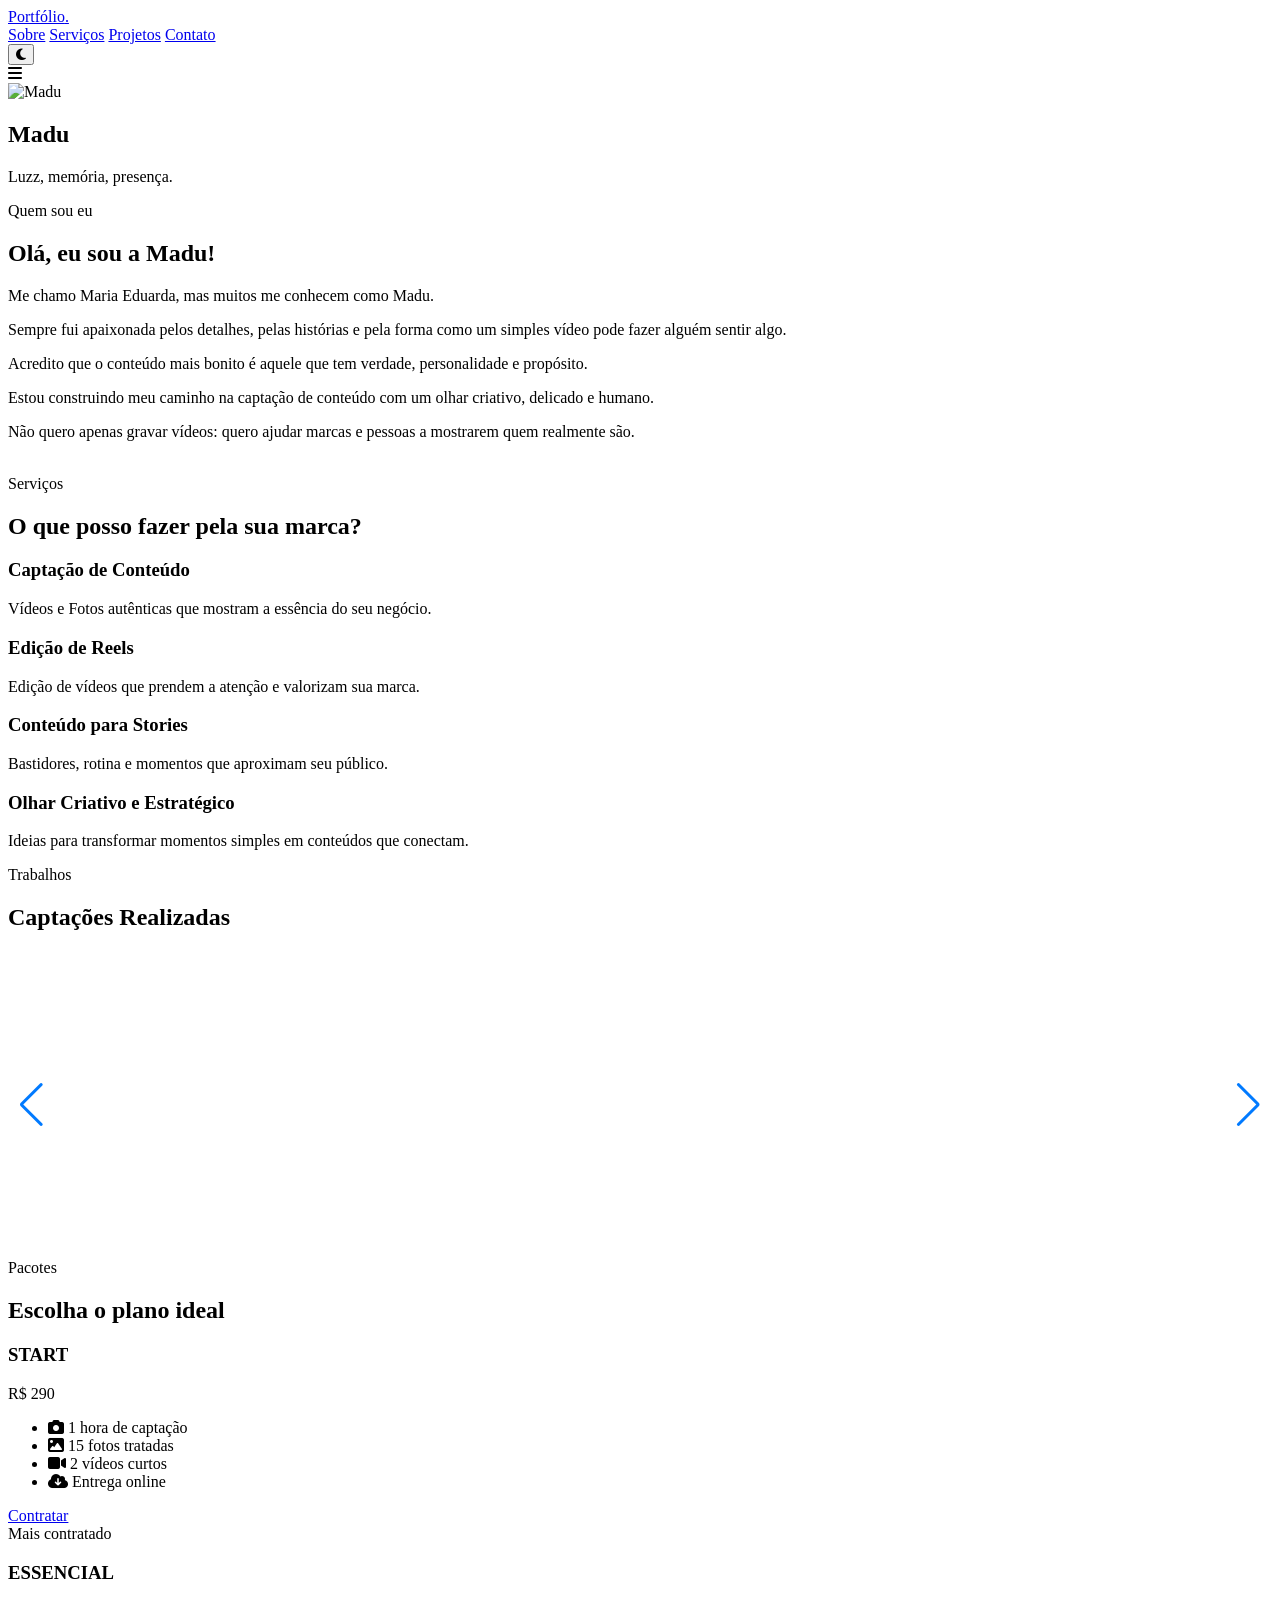
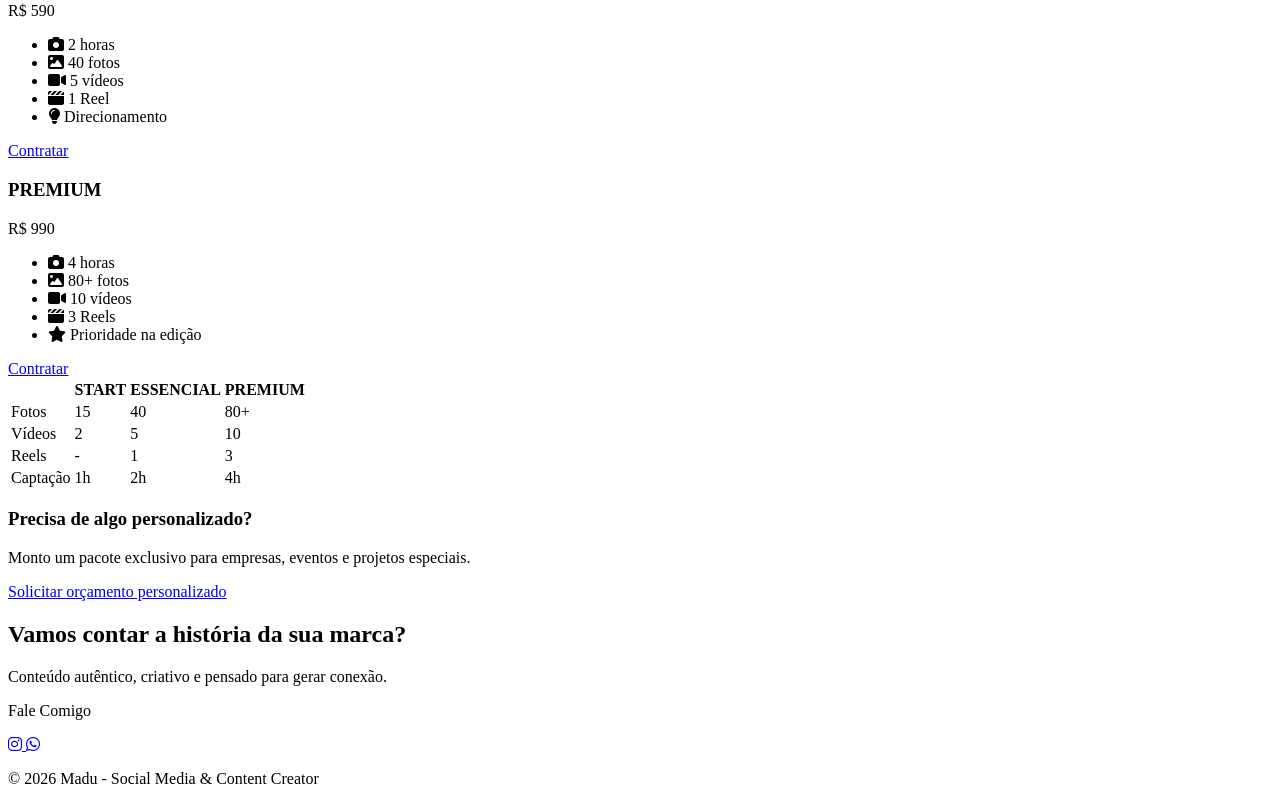
==== index.html @ 6b0103f8 "Teste" ====
<!DOCTYPE html>
<html lang="pt-BR">

<head>
    <meta charset="UTF-8">
    <meta name="viewport" content="width=device-width, initial-scale=1.0">
    <title>Madu | Portfólio Social Media</title>

    <link rel="stylesheet" href="https://cdnjs.cloudflare.com/ajax/libs/font-awesome/6.5.1/css/all.min.css">

    <link rel="stylesheet" href="CSS/estilos.css">

    <link rel="stylesheet" href="https://cdn.jsdelivr.net/npm/swiper@11/swiper-bundle.min.css"/>

    <link href="https://fonts.googleapis.com/css2?family=Poppins:wght@300;400;500;600;700&display=swap"
        rel="stylesheet">
</head>

<body>

<header class="navbar">

    <a href="#" class="logo">Portfólio<span>.</span></a>

    <nav id="menu">
        <a href="#sobre">Sobre</a>
        <a href="#servicos">Serviços</a>
        <a href="#portfolio">Projetos</a>
        <a href="#contato">Contato</a>
    </nav>

    <!-- Botao que alterna entre tema claro e tema escuro -->
    <button class="theme-toggle" id="theme-toggle" type="button" aria-label="Alternar tema escuro">
        <i class="fas fa-moon"></i>
    </button>

<!--    
    <div class="menu-toggle" id="menu-toggle">
        ☰
    </div>
-->
    <div class="menu-toggle" id="menu-toggle">
        <i class="fas fa-bars"></i>
    </div>
</header>




    <!-- HERO -->
    <section class="hero">

    <img src="img/principal.jpeg" alt="Madu" class="hero-image">

    <div class="hero-overlay"></div>

    <div class="hero-content">
        <h1>Madu</h1>
        <p class="subtitle">Luzz, memória, presença.</p>
      <!--  <a href="#" class="btn">Entrar em contato</a>-->
    </div>

</section>




<!--    <section class="hero">
        <div class="container">

            <div class="hero-content">
                <span class="tag">PORTFÓLIO</span>

                <h1>Madu</h1>

                <p class="subtitle">
                    Luz, memória, presença.
                </p>

                <a href="#contato" class="btn">
                    Entrar em contato
                </a>
            </div>

        </div>
    </section>-->

    <!-- SOBRE -->
    <section id="sobre" class="sobre">
        <div class="container reveal">

            <div class="titulo reveal">
                <span>Quem sou eu</span>
                <h2>Olá, eu sou a Madu!</h2>
            </div>

            <div class="sobre-wrapper">

                <div class="sobre-content reveal">

                    <p>Me chamo Maria Eduarda, mas muitos me conhecem como Madu.</p>

                    <p>
                        Sempre fui apaixonada pelos detalhes, pelas histórias e pela forma
                        como um simples vídeo pode fazer alguém sentir algo.
                    </p>

                    <p>
                        Acredito que o conteúdo mais bonito é aquele que tem verdade,
                        personalidade e propósito.
                    </p>

                    <p>
                        Estou construindo meu caminho na captação de conteúdo com um olhar
                        criativo, delicado e humano.
                    </p>

                    <p>
                        Não quero apenas gravar vídeos: quero ajudar marcas e pessoas a
                        mostrarem quem realmente são.
                    </p>

                </div>

    <div class="sobre-images reveal">

        <img src="img/sobre4.jpeg" alt="">
        <img src="img/sobre5.jpeg" alt="">
        <img src="img/sobre2.jpeg" alt="">

    </div>

</div>

        </div>
    </section>

    <!-- SERVIÇOS -->
    <section id="servicos" class="servicos">

        <div class="container">

            <div class="titulo centro reveal">
                <span>Serviços</span>
                <h2>O que posso fazer pela sua marca?</h2>
            </div>

            <div class="cards">

                <div class="card reveal delay-1">
                    <h3>Captação de Conteúdo</h3>
                    <p>
                        Vídeos e Fotos autênticas que mostram a essência do seu negócio.
                    </p>
                </div>

                <div class="card reveal delay-2">
                    <h3>Edição de Reels</h3>
                    <p>
                        Edição de vídeos que prendem a atenção e valorizam sua marca.
                    </p>
                </div>

                <div class="card reveal delay-3">
                    <h3>Conteúdo para Stories</h3>
                    <p>
                        Bastidores, rotina e momentos que aproximam seu público.
                    </p>
                </div>

                <div class="card reveal delay-4">
                    <h3>Olhar Criativo e Estratégico</h3>
                    <p>
                        Ideias para transformar momentos simples em conteúdos que
                        conectam.
                    </p>
                </div>

            </div>

        </div>

    </section>

    <!-- PORTFÓLIO -->
   <section id="portfolio" class="portfolio">

    <div class="container">

        <div class="titulo centro reveal">
            <span>Trabalhos</span>
            <h2>Captações Realizadas</h2>
        </div>

        <div class="swiper meuPortfolio reveal">

            <div class="swiper-wrapper">

            <!--    <div class="swiper-slide">
                    <img src="img/trab.jpeg" alt="">
                </div>
                -->
                <div class="swiper-slide">
                    <img src="img/trab1.jpeg" alt="">
                </div>

                <div class="swiper-slide">
                    <img src="img/trab2.jpeg" alt="">
                </div>
            <!--
                <div class="swiper-slide">
                    <img src="img/trab3.jpeg" alt="">
                </div>-->
            
                <div class="swiper-slide">
                    <img src="img/trab4.jpeg" alt="">
                </div>

                <div class="swiper-slide">
                    <img src="img/trab5.jpeg" alt="">
                </div>

                <div class="swiper-slide">
                    <img src="img/trab6.jpeg" alt="">
                </div>

                <div class="swiper-slide video-slide">

                <video
                    class="portfolio-video"
                    autoplay
                    muted
                    loop
                    playsinline
                    preload="metadata"
                    >
                    <source src="img/video.mp4" type="video/mp4">
                </video>

                <video
                    class="portfolio-video"
                    autoplay
                    muted
                    loop
                    playsinline
                    preload="metadata"
                    >
                    <source src="img/video2.mp4" type="video/mp4">
                </video>

                </div>

            </div>

            <div class="swiper-button-next"></div>
            <div class="swiper-button-prev"></div>

        </div>

    </div>

</section>


<!-- PACOTES -->
<section id="pacotes" class="pacotes">

    <div class="container">

        <div class="titulo centro reveal">
            <span>Pacotes</span>
            <h2>Escolha o plano ideal</h2>
        </div>

        <div class="pricing-grid">

            <!-- START -->
            <div class="pricing-card reveal">

                <h3>START</h3>

                <div class="price">
                    R$ 290
                </div>

                <ul>

                    <li><i class="fa-solid fa-camera"></i> 1 hora de captação</li>

                    <li><i class="fa-solid fa-image"></i> 15 fotos tratadas</li>

                    <li><i class="fa-solid fa-video"></i> 2 vídeos curtos</li>

                    <li><i class="fa-solid fa-cloud-arrow-down"></i> Entrega online</li>

                </ul>

                <a
                    class="btn"
                    target="_blank"
                    href="https://wa.me/5527999266528?text=Olá%20Madu!%20Tenho%20interesse%20no%20pacote%20START.">
                    Contratar
                </a>

            </div>

            <!-- ESSENCIAL -->

            <div class="pricing-card destaque reveal">

                <span class="badge">
                    Mais contratado
                </span>

                <h3>ESSENCIAL</h3>

                <div class="price">
                    R$ 590
                </div>

                <ul>

                    <li><i class="fa-solid fa-camera"></i> 2 horas</li>

                    <li><i class="fa-solid fa-image"></i> 40 fotos</li>

                    <li><i class="fa-solid fa-video"></i> 5 vídeos</li>

                    <li><i class="fa-solid fa-clapperboard"></i> 1 Reel</li>

                    <li><i class="fa-solid fa-lightbulb"></i> Direcionamento</li>

                </ul>

                <a
                    class="btn"
                    target="_blank"
                    href="https://wa.me/5527999266528?text=Olá%20Madu!%20Tenho%20interesse%20no%20pacote%20ESSENCIAL.">

                    Contratar

                </a>

            </div>

            <!-- PREMIUM -->

            <div class="pricing-card reveal">

                <h3>PREMIUM</h3>

                <div class="price">
                    R$ 990
                </div>

                <ul>

                    <li><i class="fa-solid fa-camera"></i> 4 horas</li>

                    <li><i class="fa-solid fa-image"></i> 80+ fotos</li>

                    <li><i class="fa-solid fa-video"></i> 10 vídeos</li>

                    <li><i class="fa-solid fa-clapperboard"></i> 3 Reels</li>

                    <li><i class="fa-solid fa-star"></i> Prioridade na edição</li>

                </ul>

                <a
                    class="btn"
                    target="_blank"
                    href="https://wa.me/5527999266528?text=Olá%20Madu!%20Tenho%20interesse%20no%20pacote%20PREMIUM.">

                    Contratar

                </a>

            </div>

        </div>

        <!-- COMPARATIVO -->

        <div class="comparativo reveal">

            <table>

                <thead>

                    <tr>

                        <th></th>
                        <th>START</th>
                        <th>ESSENCIAL</th>
                        <th>PREMIUM</th>

                    </tr>

                </thead>

                <tbody>

                    <tr>
                        <td>Fotos</td>
                        <td>15</td>
                        <td>40</td>
                        <td>80+</td>
                    </tr>

                    <tr>
                        <td>Vídeos</td>
                        <td>2</td>
                        <td>5</td>
                        <td>10</td>
                    </tr>

                    <tr>
                        <td>Reels</td>
                        <td>-</td>
                        <td>1</td>
                        <td>3</td>
                    </tr>

                    <tr>
                        <td>Captação</td>
                        <td>1h</td>
                        <td>2h</td>
                        <td>4h</td>
                    </tr>

                </tbody>

            </table>

        </div>

        <div class="orcamento-personalizado reveal">

            <h3>Precisa de algo personalizado?</h3>

            <p>
                Monto um pacote exclusivo para empresas, eventos e projetos especiais.
            </p>

            <a
                class="btn"
                target="_blank"
                href="https://wa.me/5527999266528?text=Olá%20Madu!%20Gostaria%20de%20um%20orçamento%20personalizado.">

                Solicitar orçamento personalizado

            </a>

        </div>

    </div>

</section>




    <!-- CTA -->
 <section id="contato" class="contato reveal">

    <div class="container">

        <h2>Vamos contar a história da sua marca?</h2>

        <p>
            Conteúdo autêntico, criativo e pensado para gerar conexão.
        </p>

       <!-- <a href="https://wa.me/5527999266528" target="_blank" class="btn">
            Falar comigo
        </a>-->
        <p>
            Fale Comigo
        </p>

        <div class="social-contato reveal">

            <a href="https://www.instagram.com/madubonifacio?igsh=cTV4bXJwZTcwM2Vr" target="_blank">
                <i class="fab fa-instagram"></i>
            </a>
<!--
            <a href="https://facebook.com/" target="_blank">
                <i class="fab fa-facebook-f"></i>
            </a>
        -->

            <a href="https://wa.me/5527999266528?text=Olá,%20Madu!%0AGostaria%20de%20receber%20mais%20informações%20sobre%20seus%20serviços%20de%20captação%20de%20conteúdo." target="_blank">
                <i class="fab fa-whatsapp"></i>
            </a>

        </div>

    </div>

</section>

    <!-- FOOTER -->
    <footer>

        <p>
            © 2026 Madu - Social Media & Content Creator
        </p>

    </footer>

<script src="https://cdn.jsdelivr.net/npm/swiper@11/swiper-bundle.min.js"></script>

    <script>

const menuToggle = document.getElementById("menu-toggle");
const menu = document.getElementById("menu");
const themeToggle = document.getElementById("theme-toggle");
const themeIcon = themeToggle.querySelector("i");

// Aplica o tema escolhido no body e troca o icone do botao.
function applyTheme(theme) {

    const isDark = theme === "dark";

    document.body.classList.toggle("dark-theme", isDark);

    themeIcon.classList.toggle("fa-moon", !isDark);
    themeIcon.classList.toggle("fa-sun", isDark);

    themeToggle.setAttribute(
        "aria-label",
        isDark ? "Alternar tema claro" : "Alternar tema escuro"
    );

}

// Usa o tema salvo; se ainda nao existir, inicia sempre no tema claro.
const savedTheme = localStorage.getItem("theme");

applyTheme(savedTheme || "light");

// Salva a escolha para manter o mesmo tema ao recarregar a pagina.
themeToggle.addEventListener("click", () => {

    const nextTheme = document.body.classList.contains("dark-theme") ? "light" : "dark";

    localStorage.setItem("theme", nextTheme);
    applyTheme(nextTheme);

});

menuToggle.addEventListener("click", () => {

    menu.classList.toggle("active");

    const icon = menuToggle.querySelector("i");

    if(menu.classList.contains("active")){

        icon.classList.remove("fa-bars");
        icon.classList.add("fa-xmark");

        document.body.style.overflow="hidden";

    }else{

        icon.classList.remove("fa-xmark");
        icon.classList.add("fa-bars");

        document.body.style.overflow="auto";

    }

});

document.querySelectorAll("#menu a").forEach(link=>{

    link.addEventListener("click",()=>{

        menu.classList.remove("active");

        const icon = menuToggle.querySelector("i");

        icon.classList.remove("fa-xmark");
        icon.classList.add("fa-bars");

        document.body.style.overflow="auto";

    });

});


const reveals = document.querySelectorAll(".reveal");

function revealOnScroll() {

    reveals.forEach((element) => {

        const windowHeight = window.innerHeight;
        const elementTop = element.getBoundingClientRect().top;

        const revealPoint = 120;

        if (elementTop < windowHeight - revealPoint) {
            element.classList.add("active");
        } else {
            element.classList.remove("active");
        }

    });
}

window.addEventListener("scroll", revealOnScroll);

revealOnScroll();

const swiper = new Swiper(".meuPortfolio", {

    loop: true,

    autoplay: {
        delay: 2500,
        disableOnInteraction: false
    },

    navigation: {
        nextEl: ".swiper-button-next",
        prevEl: ".swiper-button-prev"
    },

    breakpoints: {

        // MOBILE
        0: {

            effect: "coverflow",

            grabCursor: true,

            centeredSlides: true,

            slidesPerView: "auto",

            coverflowEffect: {
                rotate: 0,
                stretch: 0,
                depth: 250,
                modifier: 1.5,
                slideShadows: false,
                scale: 0.85
            }

            
        },
        

        // TABLET E DESKTOP
        768: {

            effect: "slide",

            centeredSlides: false,

            slidesPerView: 3,

            spaceBetween: 20

        }

    }

});

// VÍDEOS DO PORTFÓLIO
const videos = document.querySelectorAll(".portfolio-video");
const videoSlides = document.querySelectorAll(".video-slide");

// Pausa o carrossel enquanto o mouse estiver sobre qualquer video.
function pausePortfolioCarousel() {

    swiper.autoplay.stop();

}

// Retoma o carrossel quando o mouse sair da area do video.
function resumePortfolioCarousel() {

    swiper.autoplay.start();

}

videoSlides.forEach(slide => {

    slide.addEventListener("pointerenter", (e) => {

        if (e.pointerType === "mouse") {

            pausePortfolioCarousel();

        }

    });

    slide.addEventListener("pointerleave", (e) => {

        if (e.pointerType === "mouse") {

            resumePortfolioCarousel();

        }

    });

});

videos.forEach(video => {

    // No mobile, tocar/clicar no video pausa o carrossel.
    video.addEventListener("click", (e) => {

        e.stopPropagation();

        pausePortfolioCarousel();

    });

    video.addEventListener("touchstart", (e) => {

        e.stopPropagation();

        pausePortfolioCarousel();

    });

});

// No mobile, tocar/clicar fora do video retoma o carrossel.
document.addEventListener("click", (e) => {

    if (!e.target.closest(".video-slide")) {

        resumePortfolioCarousel();

    }

});

document.addEventListener("touchstart", (e) => {

    if (!e.target.closest(".video-slide")) {

        resumePortfolioCarousel();

    }

});


</script>
    
</body>

</html>
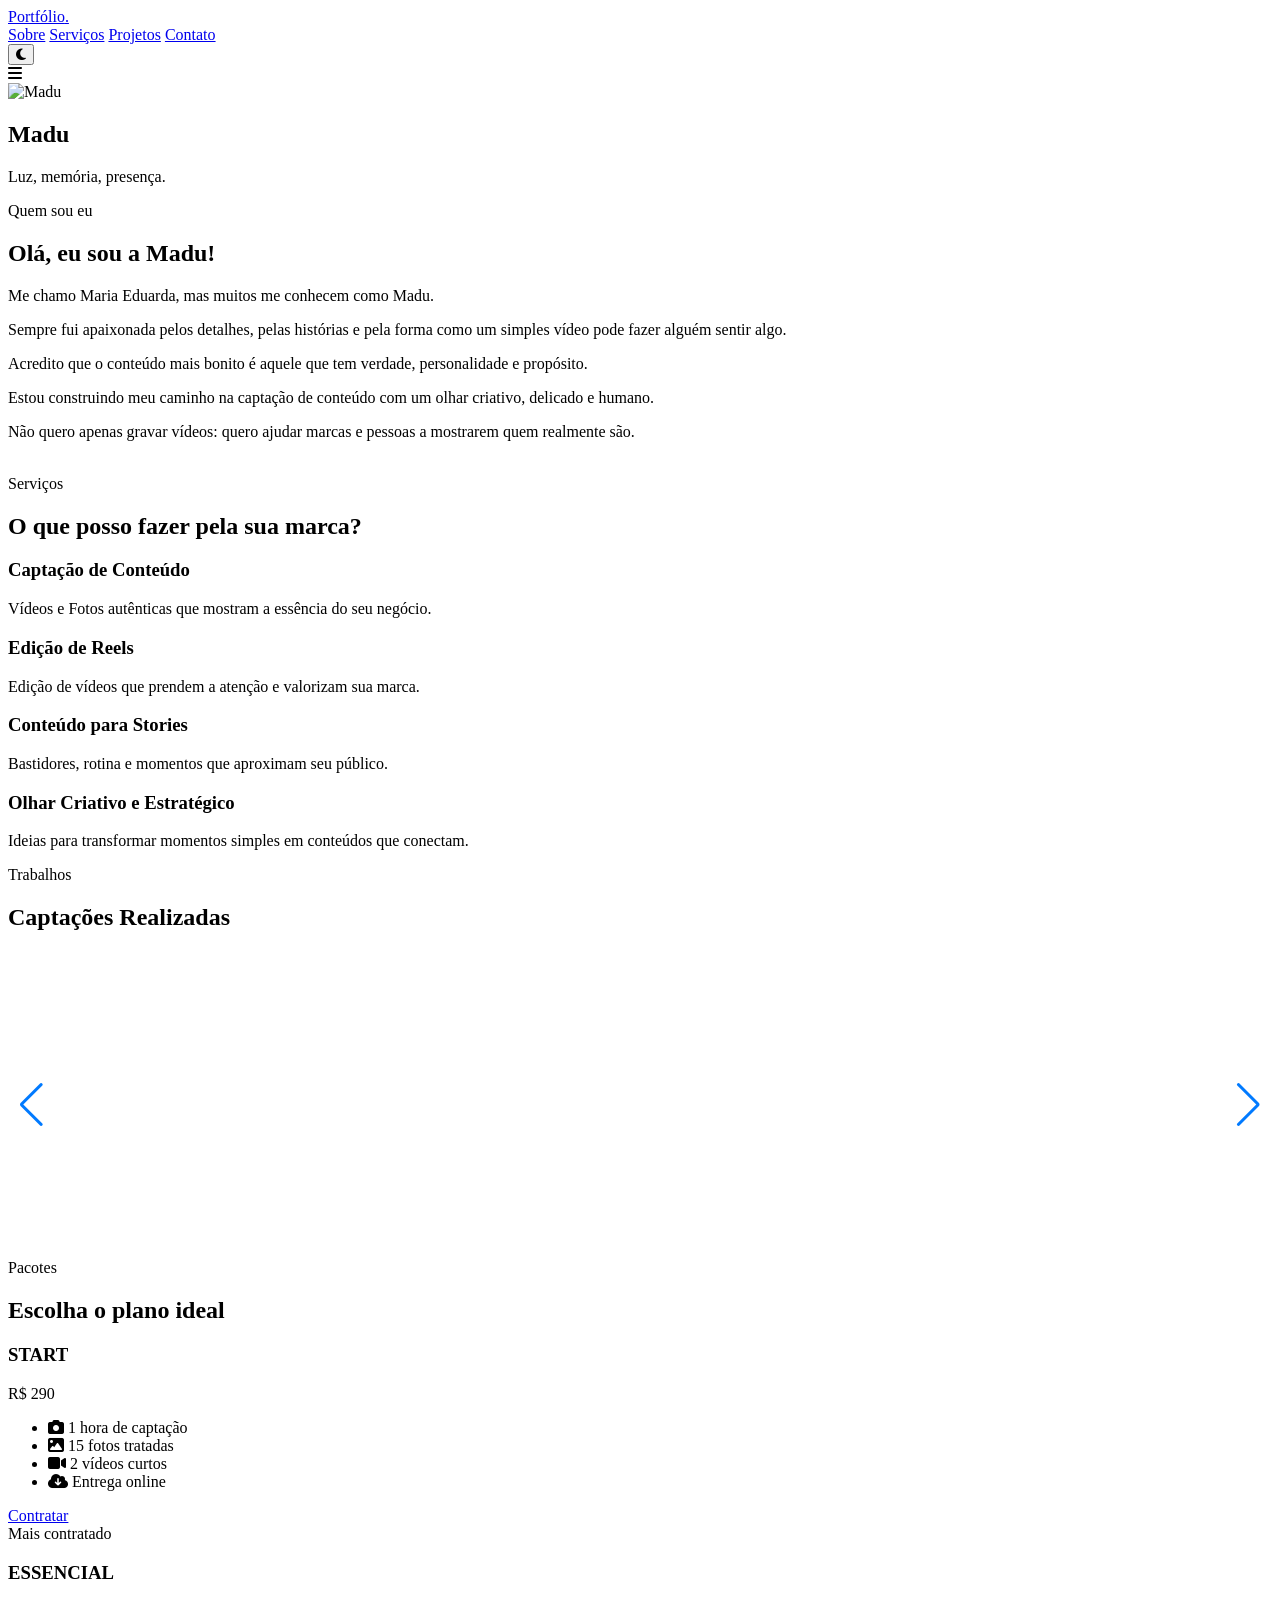
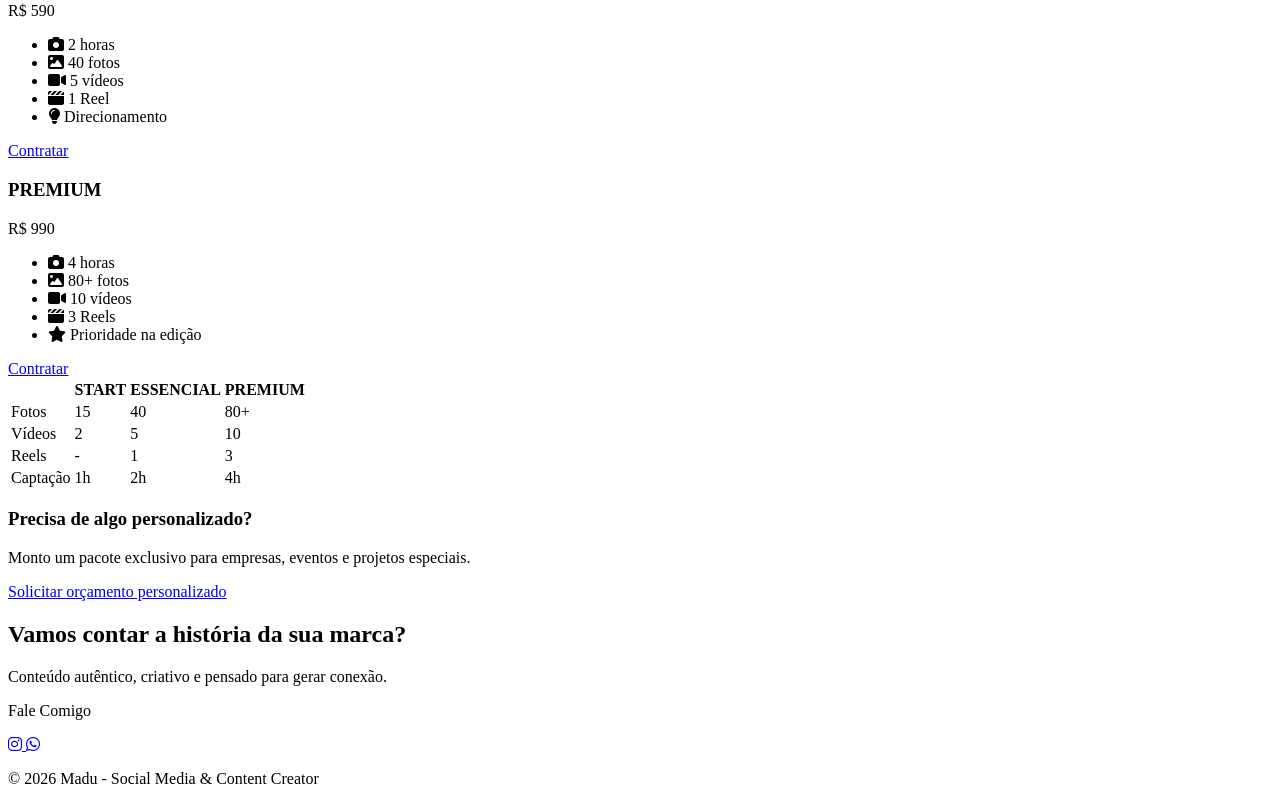
==== commit f3fe83a6: "Teste2" ====
--- a/index.html
+++ b/index.html
@@ -56,7 +56,7 @@
 
     <div class="hero-content">
         <h1>Madu</h1>
-        <p class="subtitle">Luzz, memória, presença.</p>
+        <p class="subtitle">Luz, memória, presença.</p>
       <!--  <a href="#" class="btn">Entrar em contato</a>-->
     </div>
 
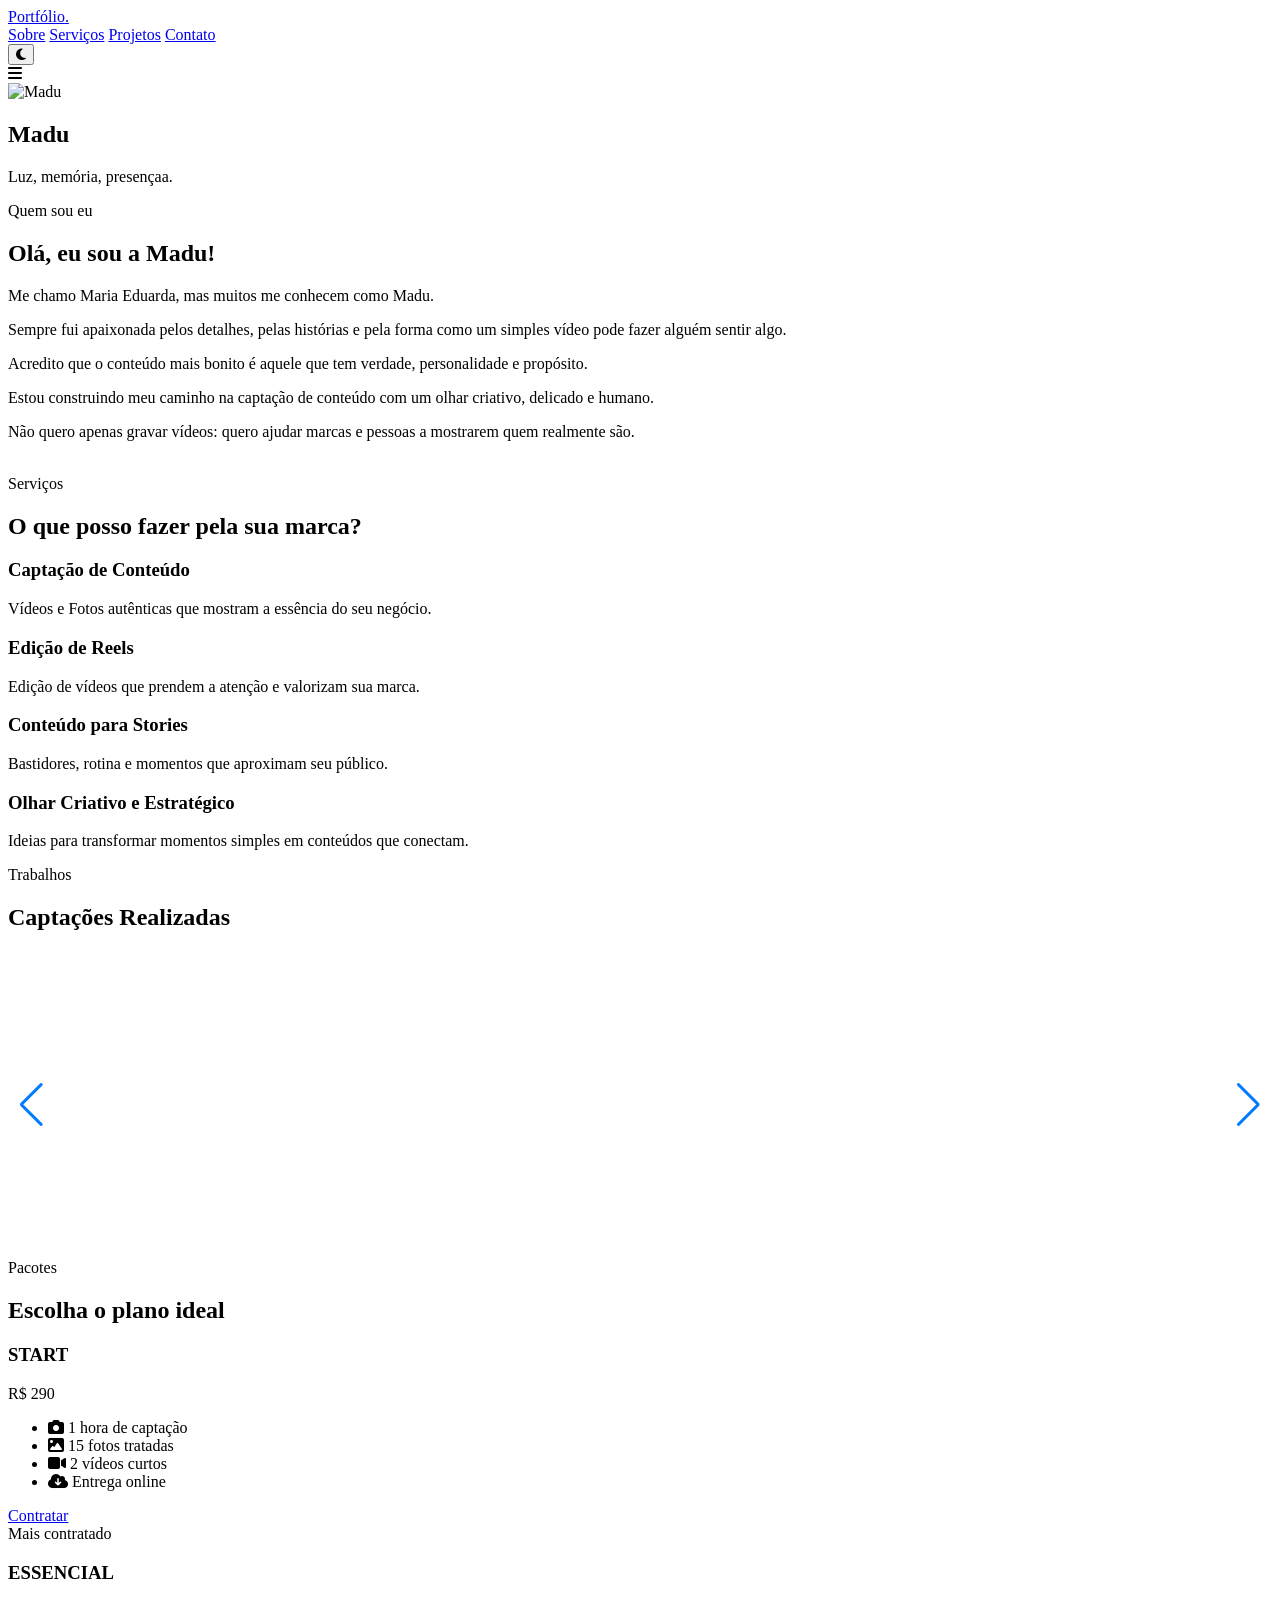
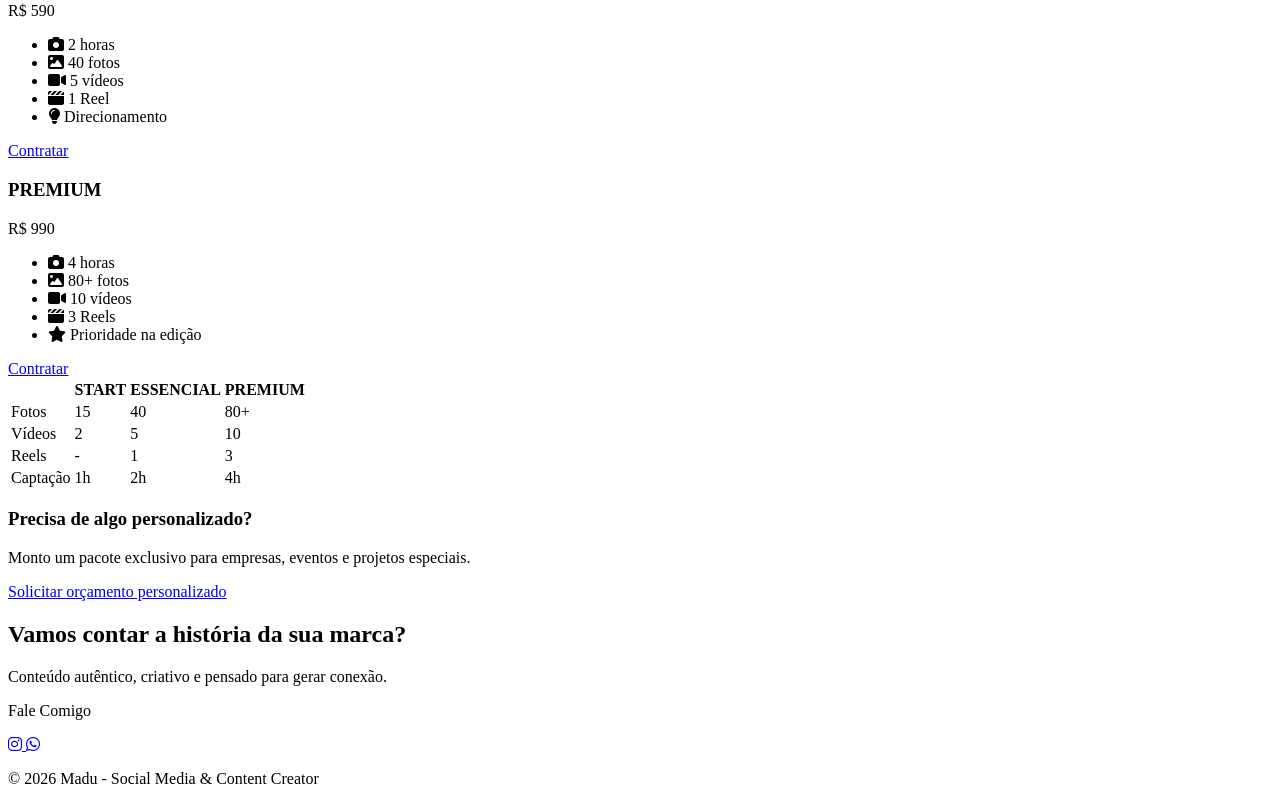
==== commit 252ad2c6: "Teste34" ====
--- a/index.html
+++ b/index.html
@@ -56,7 +56,7 @@
 
     <div class="hero-content">
         <h1>Madu</h1>
-        <p class="subtitle">Luz, memória, presença.</p>
+        <p class="subtitle">Luz, memória, presençaa.</p>
       <!--  <a href="#" class="btn">Entrar em contato</a>-->
     </div>
 
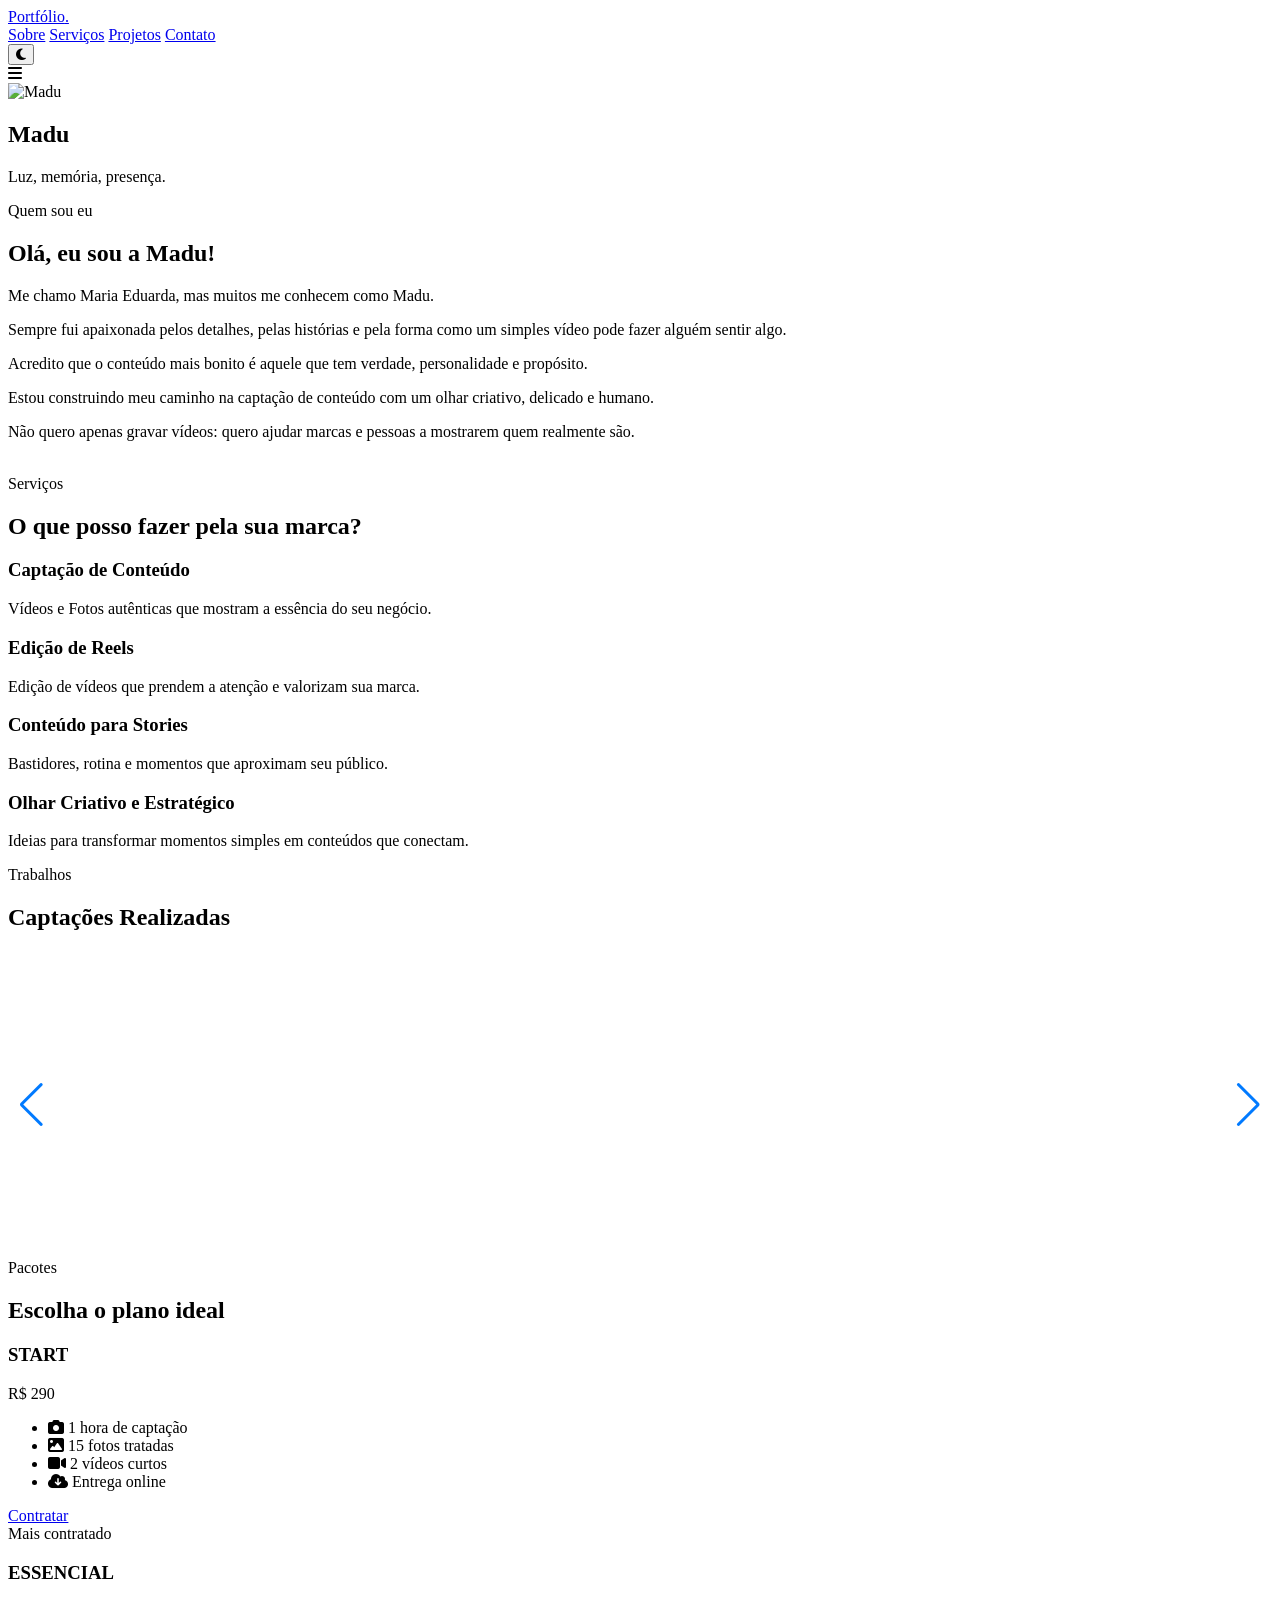
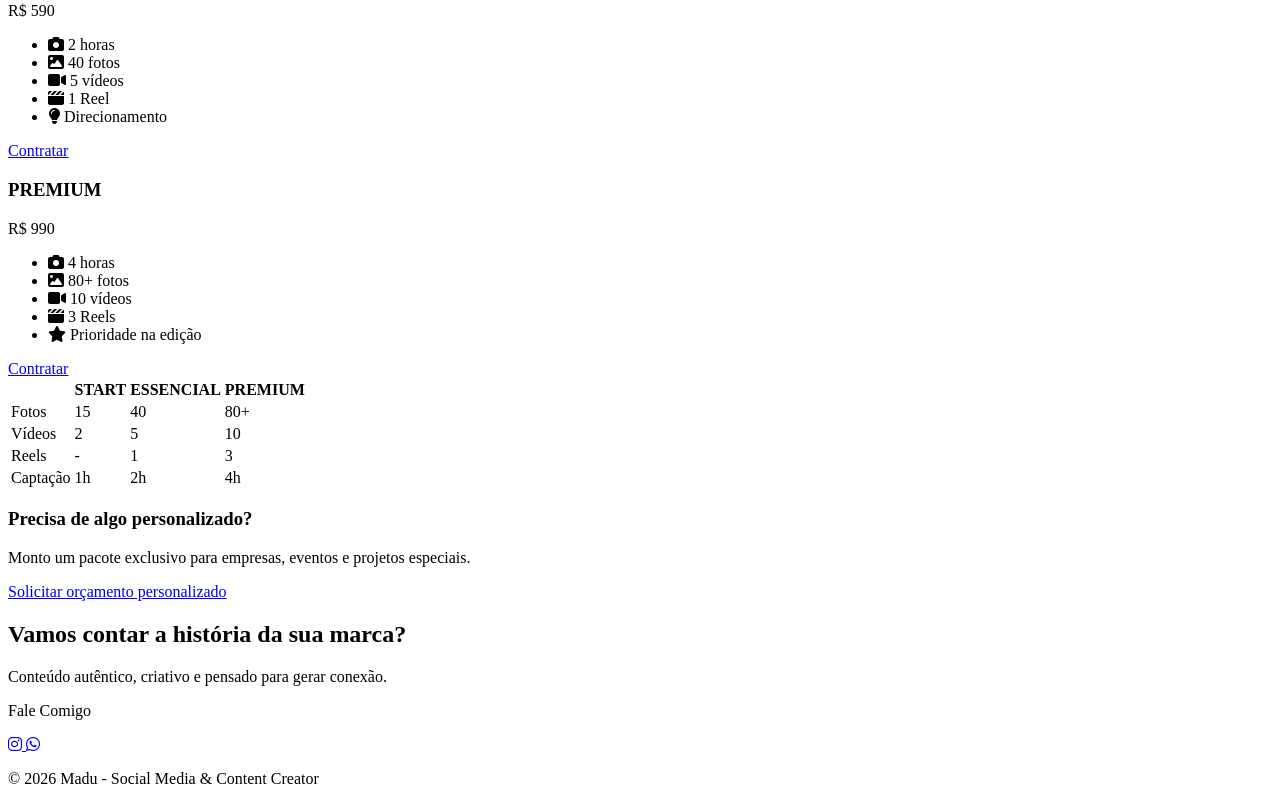
==== commit 8568d90a: "Teste4" ====
--- a/index.html
+++ b/index.html
@@ -56,7 +56,7 @@
 
     <div class="hero-content">
         <h1>Madu</h1>
-        <p class="subtitle">Luz, memória, presençaa.</p>
+        <p class="subtitle">Luz, memória, presença.</p>
       <!--  <a href="#" class="btn">Entrar em contato</a>-->
     </div>
 
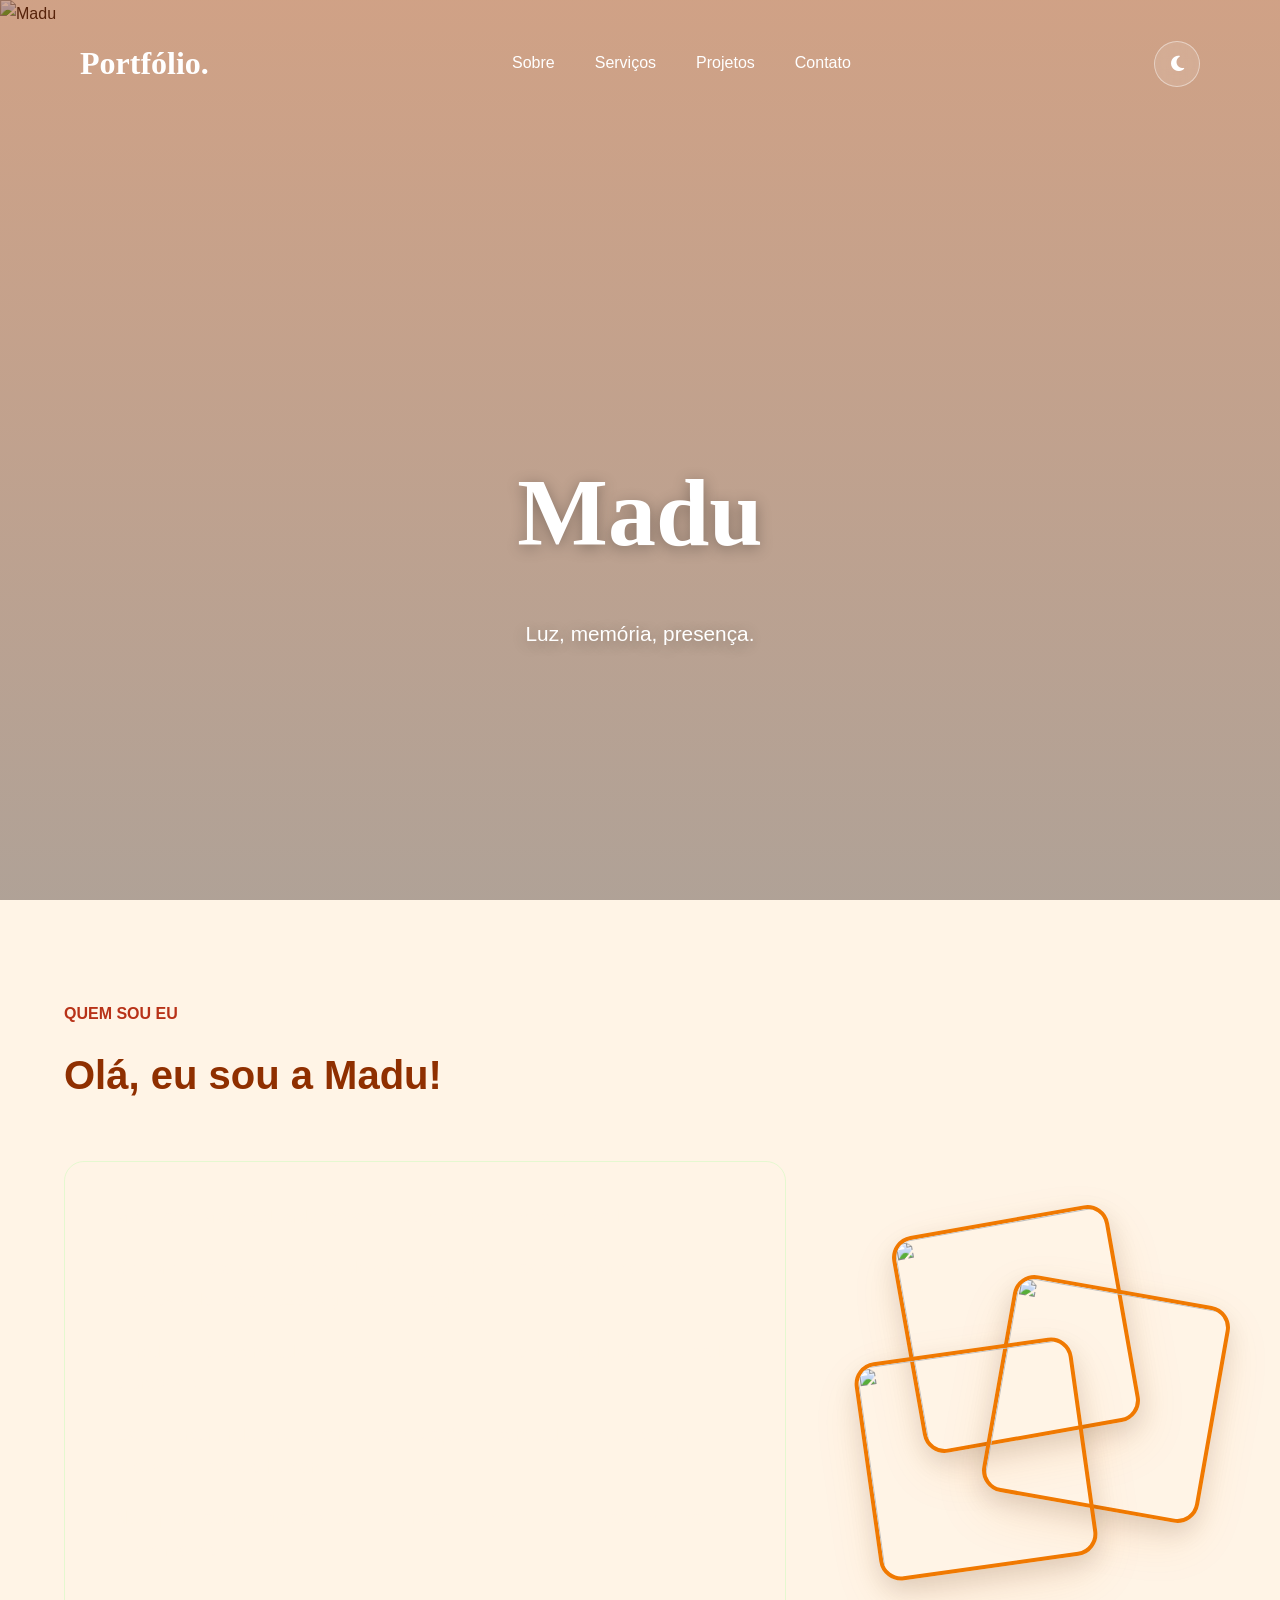
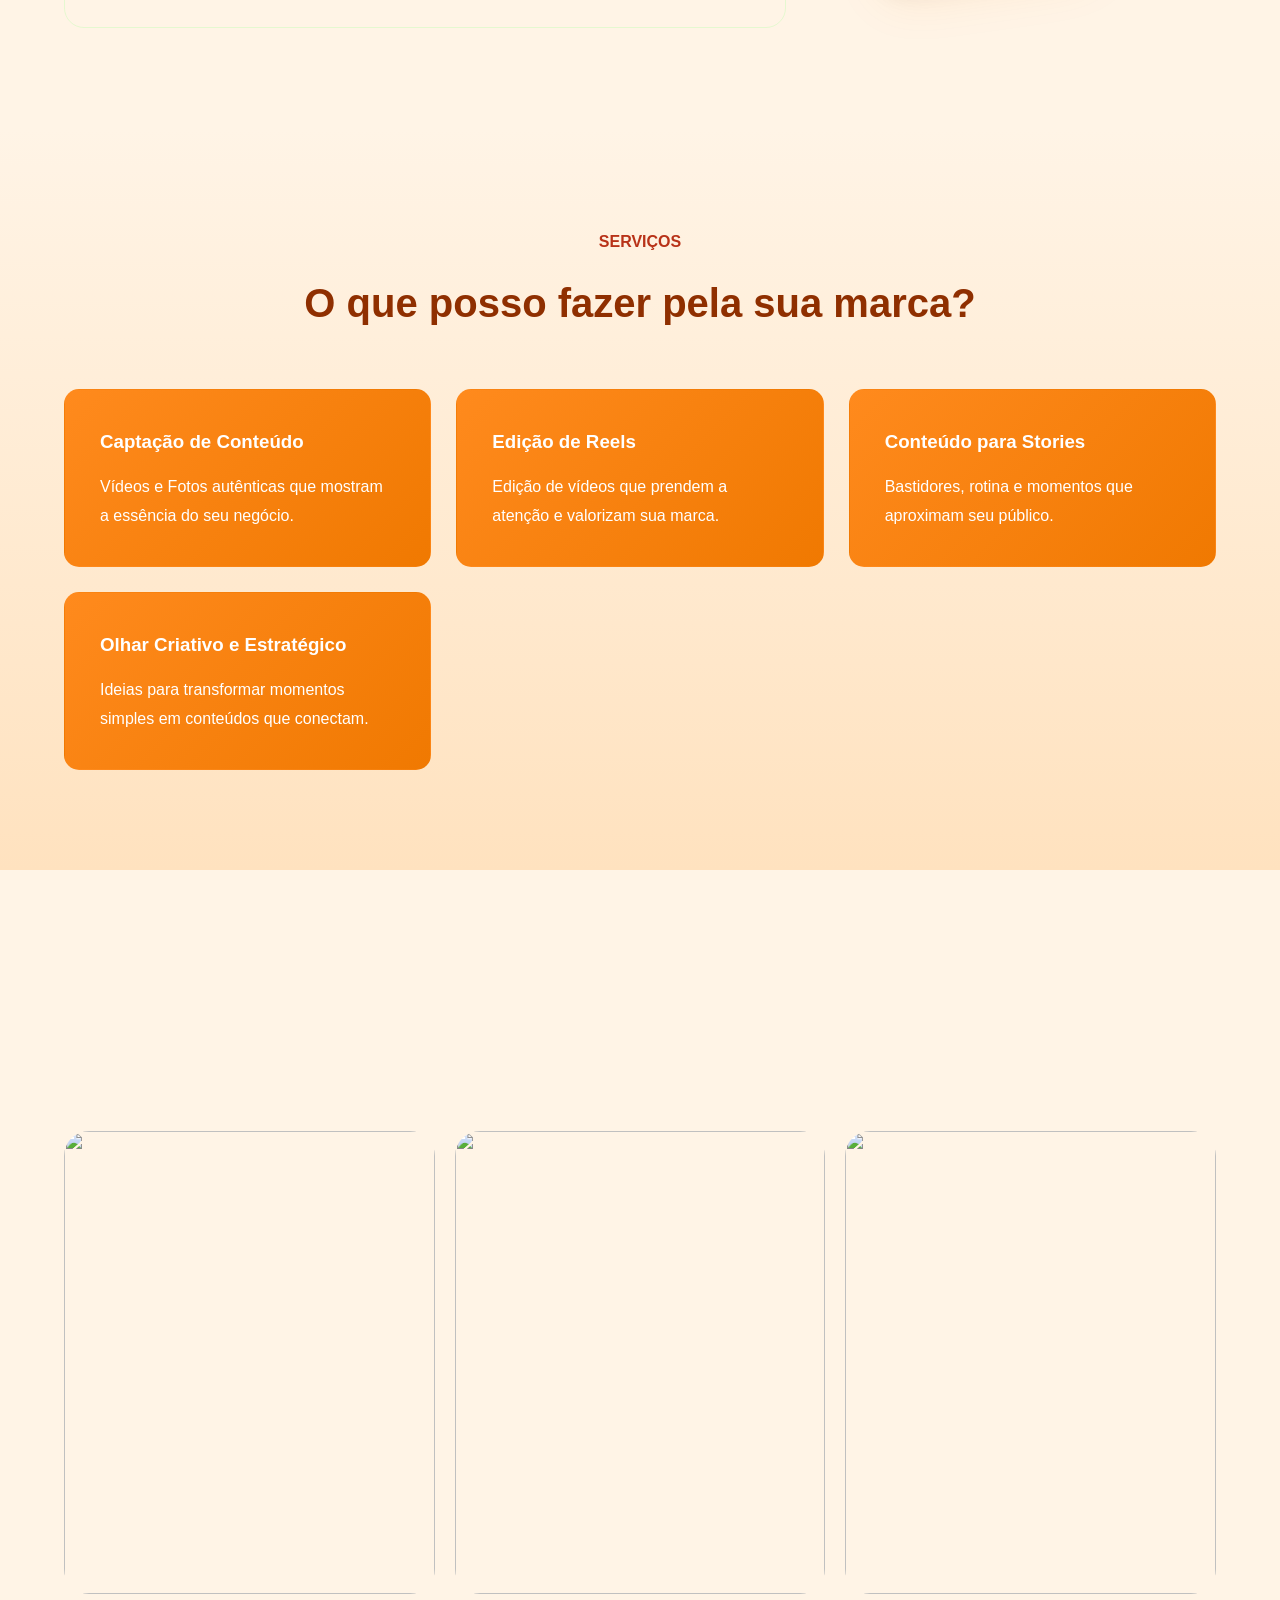
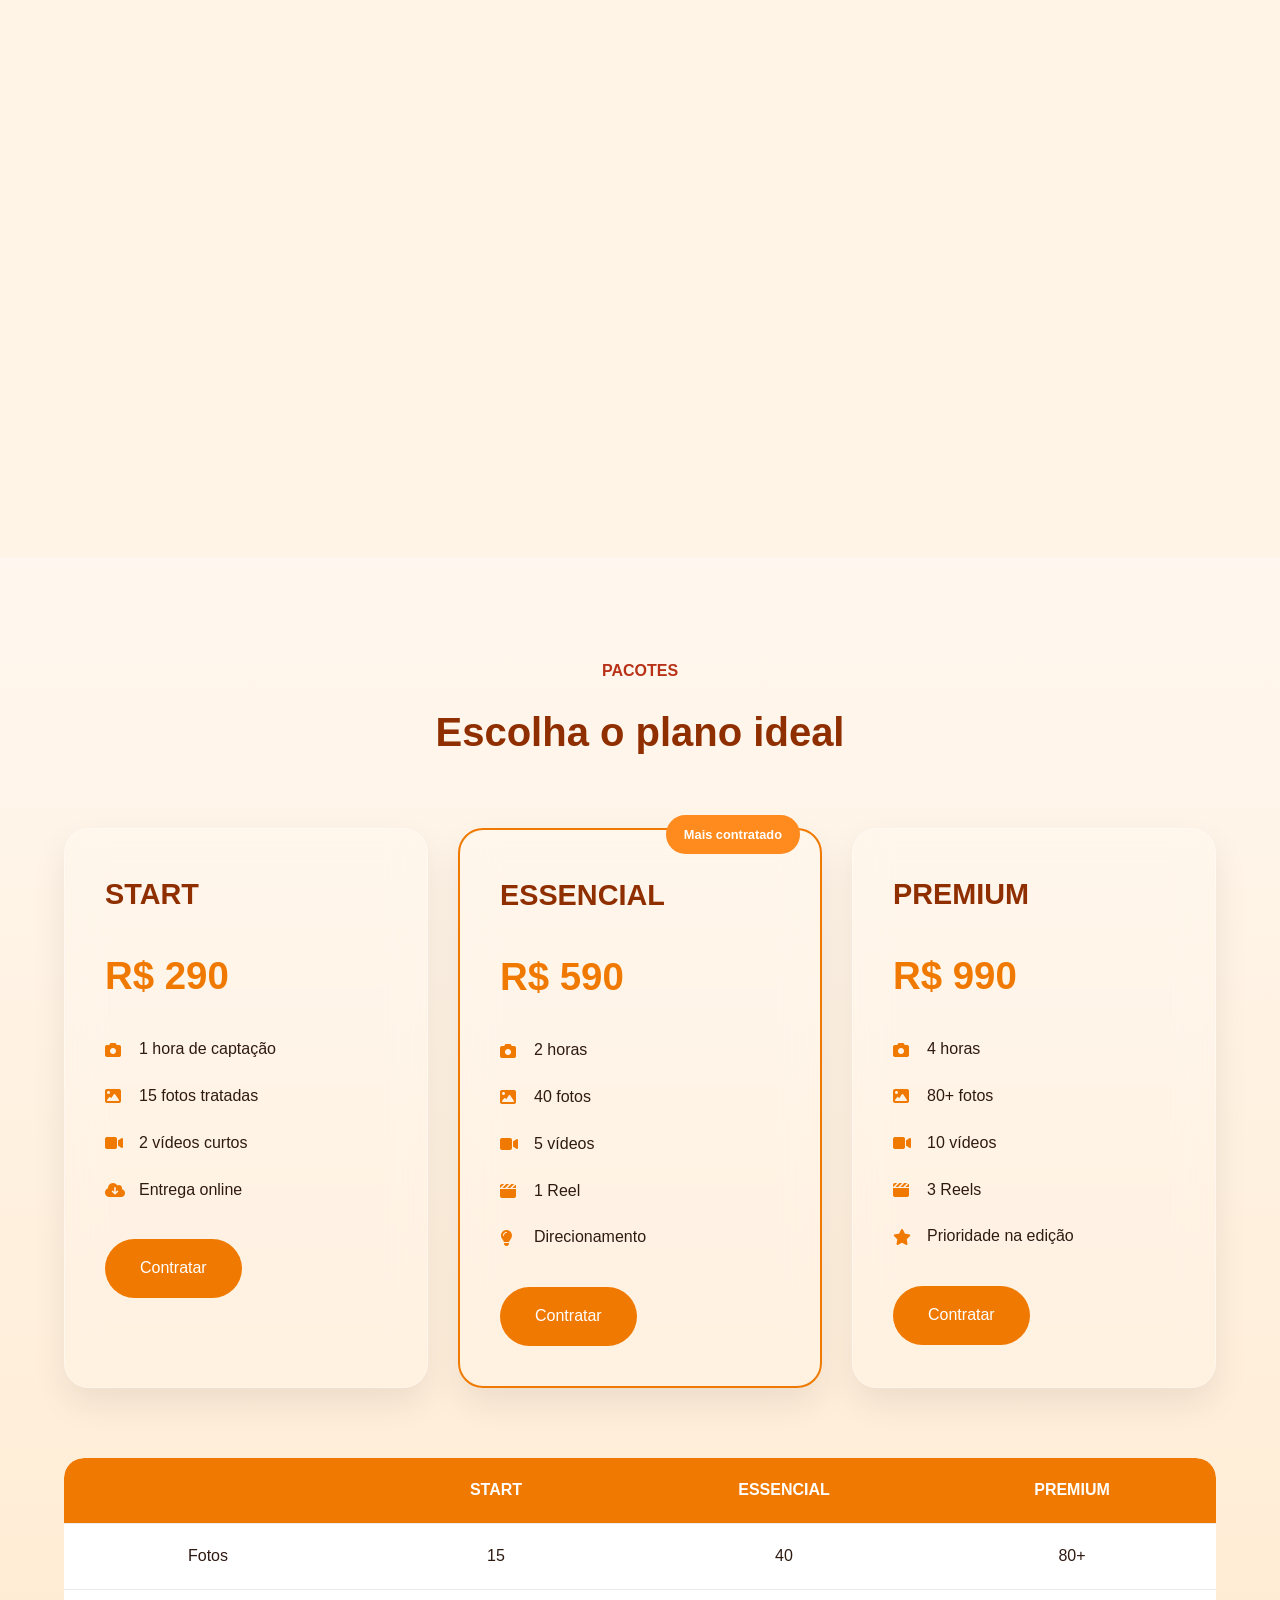
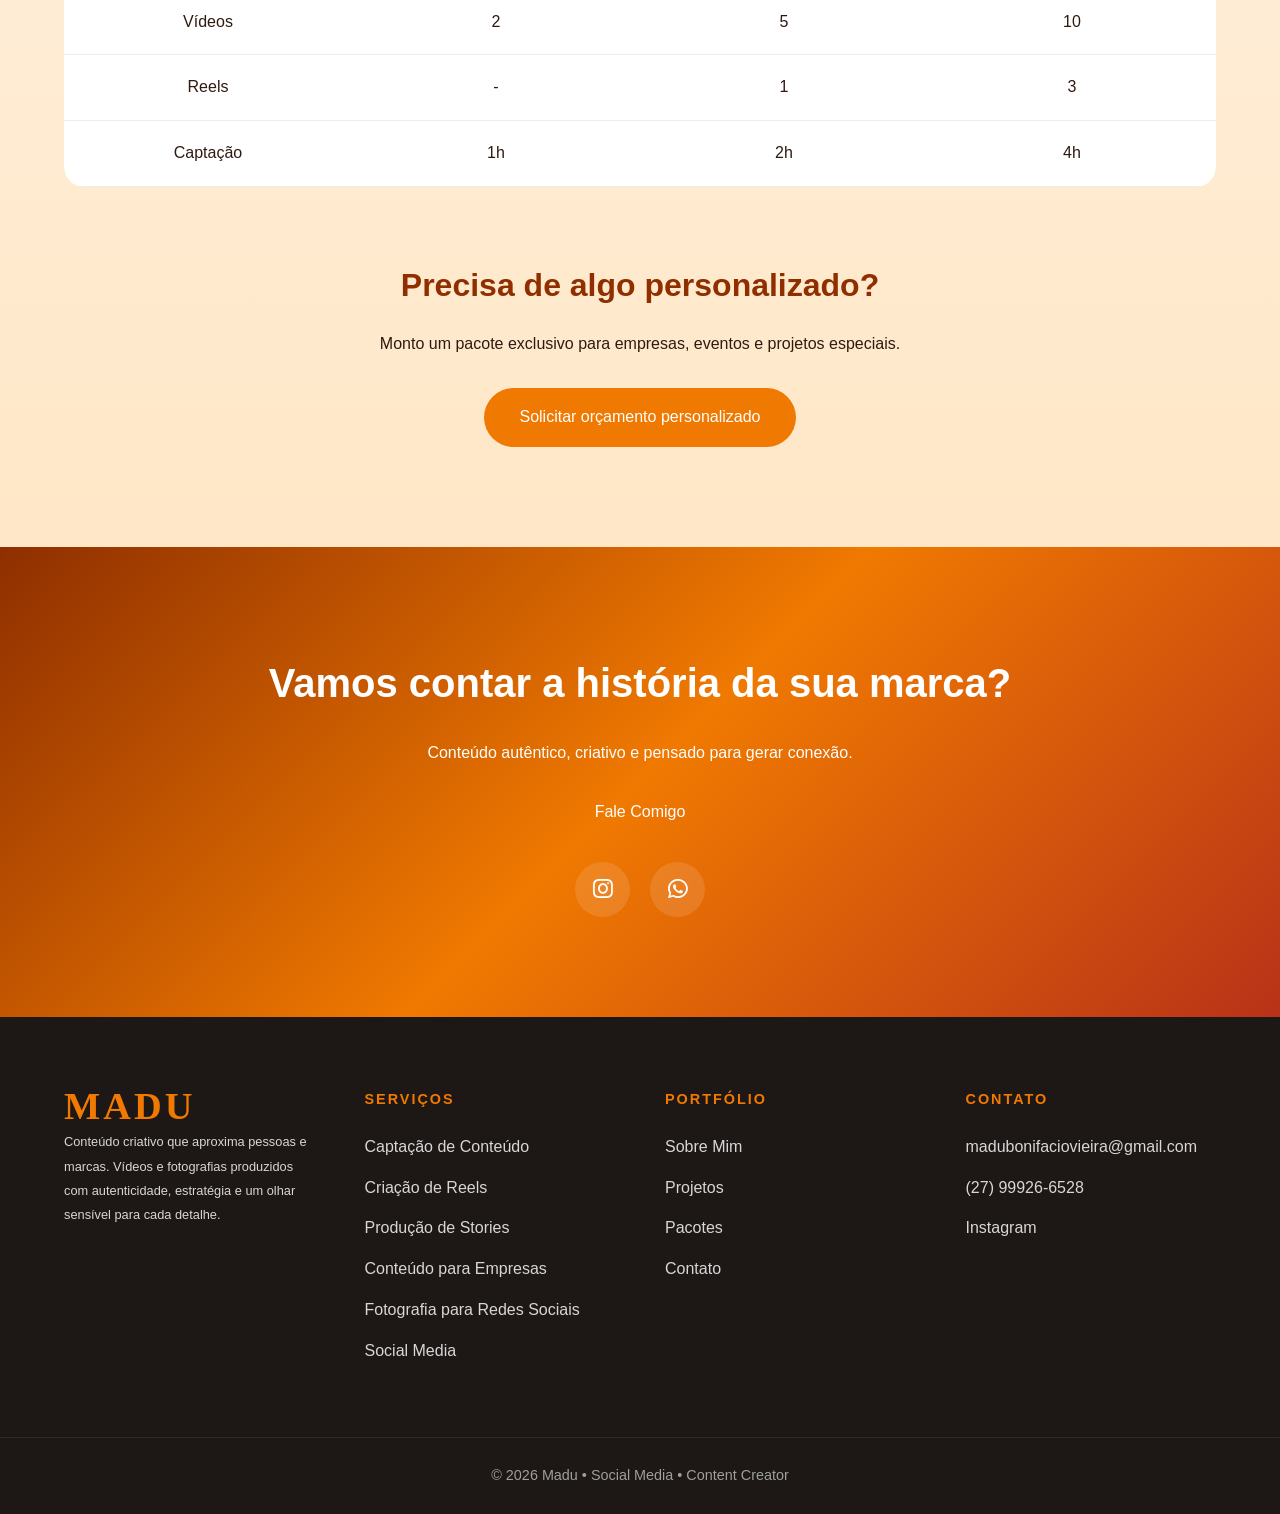
==== commit 449a40de: "Adicionando Rodapé" ====
--- a/index.html
+++ b/index.html
@@ -500,14 +500,107 @@
 
 </section>
 
-    <!-- FOOTER -->
+    <!-- FOOTER 
     <footer>
 
         <p>
             © 2026 Madu - Social Media & Content Creator
         </p>
 
-    </footer>
+    </footer>-->
+
+    <!-- FOOTER -->
+<footer class="footer">
+
+    <div class="container footer-grid">
+
+        <!-- Descrição -->
+        <div class="footer-desc">
+
+            <h1>Madu</h1>
+
+            <p>
+                Conteúdo criativo que aproxima pessoas e marcas.
+                Vídeos e fotografias produzidos com autenticidade,
+                estratégia e um olhar sensível para cada detalhe.
+            </p>
+
+        </div>
+
+        <!-- Serviços -->
+        <div class="footer-col">
+
+            <h3>Serviços</h3>
+
+            <ul>
+
+                <li><a href="#servicos">Captação de Conteúdo</a></li>
+                <li><a href="#servicos">Criação de Reels</a></li>
+                <li><a href="#servicos">Produção de Stories</a></li>
+                <li><a href="#servicos">Conteúdo para Empresas</a></li>
+                <li><a href="#servicos">Fotografia para Redes Sociais</a></li>
+                <li><a href="#servicos">Social Media</a></li>
+
+            </ul>
+
+        </div>
+
+        <!-- Empresa -->
+        <div class="footer-col">
+
+            <h3>Portfólio</h3>
+
+            <ul>
+
+                <li><a href="#sobre">Sobre Mim</a></li>
+                <li><a href="#portfolio">Projetos</a></li>
+                <li><a href="#pacotes">Pacotes</a></li>
+                <li><a href="#contato">Contato</a></li>
+
+            </ul>
+
+        </div>
+
+        <!-- Contato -->
+        <div class="footer-col">
+
+            <h3>Contato</h3>
+
+            <ul>
+
+                <li>
+                    <a href="mailto:madubonifaciovieira@gmail.com">
+                        madubonifaciovieira@gmail.com
+                    </a>
+                </li>
+
+                <li>
+                    <a href="https://wa.me/5527999266528">
+                        (27) 99926-6528
+                    </a>
+                </li>
+
+                <li>
+                    <a href="https://www.instagram.com/madubonifacio">
+                        Instagram
+                    </a>
+                </li>
+
+            </ul>
+
+        </div>
+
+    </div>
+
+    <div class="footer-copy">
+
+        © 2026 Madu • Social Media • Content Creator
+
+    </div>
+
+</footer>
+
+
 
 <script src="https://cdn.jsdelivr.net/npm/swiper@11/swiper-bundle.min.js"></script>
 
--- a/CSS/estilos.css
+++ b/CSS/estilos.css
@@ -0,0 +1,1680 @@
+*{
+    margin:0;
+    padding:0;
+    box-sizing:border-box;
+}
+
+:root{
+    --laranja-escuro:#8f2f00;
+    --laranja-principal:#f07901;
+    --laranja-vivo:#ff8a1d;
+    --laranja-claro:#ffd7a6;
+    --vermelho-quente:#b83218;
+    --creme-quente:#fff4e6;
+    --marrom-profundo:#24100a;
+    --texto-escuro:#2f1a12;
+    --branco:#fff;
+}
+
+html{
+    scroll-behavior:smooth;
+}
+
+body{
+    font-family:'Poppins',sans-serif;
+    background:var(--creme-quente);
+    color:var(--texto-escuro);
+    line-height:1.8;
+    /* Suaviza a troca entre tema claro e escuro. */
+    transition:
+        background .3s ease,
+        color .3s ease;
+}
+
+/* Cores base usadas quando o tema escuro esta ativo. */
+body.dark-theme{
+    background:#140f0c;
+    color:#f8eadb;
+}
+
+/* NAVBAR */
+
+.navbar{
+    position:absolute;
+    top:0;
+    left:0;
+
+    width:100%;
+
+    padding:35px 80px;
+
+    display:flex;
+    justify-content:space-between;
+    align-items:center;
+
+    z-index:100;
+}
+
+.logo{
+    font-family:'Cormorant Garamond', serif;
+    font-size:2rem;
+    font-weight:700;
+    color:var(--branco);
+    text-decoration: none;
+}
+
+.logo span{
+    color:var(--branco);
+}
+
+.logo:hover span{
+    color: var(--laranja-principal);
+}
+
+.navbar nav{
+    display:flex;
+    gap:40px;
+}
+
+.navbar nav a{
+    color:var(--branco);
+    text-decoration:none;
+    font-weight:500;
+    transition:.3s;
+}
+
+.navbar nav a:hover{
+    color: var(--laranja-principal);
+}
+
+/* Botao circular do seletor de tema no topo da pagina. */
+.theme-toggle{
+    width:46px;
+    height:46px;
+
+    display:flex;
+    justify-content:center;
+    align-items:center;
+
+    border:1px solid rgba(255,255,255,.45);
+    border-radius:50%;
+
+    background:rgba(255,255,255,.12);
+    color:var(--branco);
+
+    font-size:1.1rem;
+    cursor:pointer;
+
+    backdrop-filter:blur(8px);
+
+    transition:
+        transform .3s ease,
+        background .3s ease,
+        color .3s ease,
+        border-color .3s ease;
+}
+
+.theme-toggle:hover{
+    transform:translateY(-3px);
+    background:var(--branco);
+    color:var(--laranja-escuro);
+    border-color:var(--branco);
+}
+/*
+.navbar nav a::after{
+    content:"";
+
+    position:absolute;
+
+    left:12px;
+    bottom:6px;
+
+    width:0;
+    height:2px;
+
+    background:var(--laranja-claro);
+
+    transition:.3s;
+}
+
+.navbar nav a:hover::after{
+    width:35px;
+}*/
+.menu-toggle{
+    position: relative;
+    display:none;
+    font-size:2rem;
+    color:var(--branco);
+    cursor:pointer;
+    z-index:101;
+}
+
+.container{
+    width:90%;
+    max-width:1200px;
+    margin:auto;
+}
+
+section{
+    padding:100px 0;
+}
+
+/* HERO */
+
+.hero{
+    position:relative;
+    height:100vh;
+    overflow:hidden;
+
+    display:flex;
+    justify-content:center;
+    align-items:center;
+}
+
+.hero-image{
+    position:absolute;
+    width:100%;
+    height:100%;
+    
+
+    object-fit:cover;
+    object-position:center 35%;
+
+    z-index:1;
+}
+
+.hero-overlay{
+    position:absolute;
+    inset:0;
+
+     background:
+        linear-gradient(
+            rgba(143,47,0,.42),
+            rgba(36,16,10,.36)
+        );
+
+    z-index:2;
+}
+
+.hero-content{
+    position:relative;
+    z-index:3;
+
+    text-align:center;
+
+    margin-top:220px;
+}
+
+
+
+/*
+.hero{
+    min-height:100vh;
+    display:flex;
+    align-items:center;
+    justify-content:center;
+    text-align:center;
+
+    background:
+    linear-gradient(
+        rgba(247, 244, 244, 0.438),
+        rgba(247, 244, 244, 0.377)
+    ),
+    url("../img/imagem.jpg");
+    
+    
+    background-size:cover;
+    background-position:center;
+}*/
+
+.tag{
+    color:var(--branco);
+    letter-spacing:5px;
+    font-size:.9rem;
+    
+}
+
+.hero h1{
+    color:var(--branco);
+    font-size:6rem;
+    font-weight:700;
+    font-family: 'Playfair Display', serif;
+}
+
+.hero h1,
+.subtitle{
+    text-shadow:
+        0 3px 15px rgba(0,0,0,.3);
+}
+
+.subtitle{
+    color:var(--branco);
+    font-size:1.3rem;
+    margin:15px 0 40px;
+}
+
+.btn{
+    display:inline-block;
+    padding:15px 35px;
+    background:var(--laranja-principal);
+    color:var(--branco);
+    text-decoration:none;
+    border-radius:50px;
+    transition:.3s;
+}
+
+.btn:hover{
+    transform:translateY(-3px);
+    background:var(--vermelho-quente);
+}
+
+/* TITULOS */
+
+.titulo{
+    margin-bottom:50px;
+}
+
+.titulo span{
+    color:var(--vermelho-quente);
+    font-weight:600;
+    text-transform:uppercase;
+}
+
+.titulo h2{
+    font-size:2.5rem;
+    margin-top:10px;
+    color:var(--laranja-escuro);
+}
+
+.centro{
+    text-align:center;
+}
+
+/* SOBRE */
+/*Aplicar imagem de fundo*/
+/*
+.sobre{
+    position:relative;
+
+    background:
+        linear-gradient(
+            rgba(255,244,230,.20),
+            rgba(255,244,230,.20)
+        ),
+        url("../img/sobre1.jpeg");
+
+    background-size:cover;
+    background-position:center;
+    background-attachment:fixed;
+}
+*/
+.sobre-wrapper{
+    display:flex;
+    align-items:center;
+    justify-content:space-between;
+    gap:80px;
+}
+
+
+/*
+.sobre-content{
+    max-width:900px;
+
+    border: 2px solid #f07901;
+    border-radius:18px;
+
+    padding:40px 55px;
+
+    transition:.3s;
+}*/
+
+.sobre-content{
+    flex: 1;
+    max-width:900px;
+
+    position:relative;
+
+    padding:40px 50px;
+
+    background:linear-gradient(135deg,var(--laranja-escuro));
+
+    border-radius:20px;
+
+    border:1px solid rgba(181, 255, 166, 0.35);
+
+    overflow:hidden;
+
+    transition:.4s;
+}
+
+.sobre-content:hover{
+    transform:translateY(-5px);
+    background: #ffd7a62c;
+    box-shadow:
+        0 15px 35px rgba(143,47,0,.18);
+}
+
+.sobre-content:hover::before{
+    opacity:1;
+}
+
+/*Novo*/
+.sobre-content::before{
+    content:"";
+
+    position:absolute;
+    inset:0;
+
+    border-radius:20px;
+
+    padding:3px;
+
+    background:linear-gradient(
+        90deg,
+        var(--laranja-principal),
+        var(--laranja-claro),
+        var(--vermelho-quente)
+    );
+
+    mask:
+        linear-gradient(#fff 0 0) content-box,
+        linear-gradient(#fff 0 0);
+
+    -webkit-mask:
+        linear-gradient(#fff 0 0) content-box,
+        linear-gradient(#fff 0 0);
+
+    mask-composite:exclude;
+    -webkit-mask-composite:xor;
+
+    opacity:0;
+
+    transition:.6s;
+}
+
+
+/*
+.sobre-content:hover{
+    transform:translateY(-3px);
+    box-shadow:0 8px 25px rgba(240,121,1,.15);
+}*/
+
+
+
+.sobre-content::after{
+    content:"";
+
+    position:absolute;
+
+    top:0;
+    left:0;
+
+    width:3px;
+    height:0;
+
+    background:var(--laranja-vivo);
+
+    transition:height .5s ease;
+}
+
+
+
+
+.sobre-content p{
+    margin-bottom:20px;
+    font-size:1.1rem;
+    transition: color 0.3s;
+    color:var(--creme-quente);
+}
+
+.sobre-content:hover p{
+    margin-bottom:20px;
+    font-size:1.1rem;
+    transition: width 0.4s var(--ease-out-expo);
+    color: #2f1a12;
+}
+
+/*Área das Imagens Sobre*/
+.sobre-images{
+    position:relative;
+    width:350px;
+    height:350px;
+    flex-shrink:0;
+}
+
+/*Imagens sobrepostas*/
+.sobre-images img{
+    position:absolute;
+
+    width:220px;
+    height:220px;
+
+    object-fit:cover;
+
+    border-radius:22px;
+
+    border:4px solid #f07901;
+
+ /*   box-shadow:0 15px 35px rgba(0,0,0,.1);*/
+    box-shadow:
+        0 10px 25px rgba(0,0,0,.12),
+        0 20px 50px rgba(240,121,1,.10);
+
+/*    transition:.4s;*/
+    transition:
+        transform .7s cubic-bezier(.22,1,.36,1),
+        box-shadow .7s ease,
+        filter .5s ease;
+
+    cursor:pointer;
+}
+
+/*Posicionamento das 3 Fotos*/
+.sobre-images img:nth-child(1){
+    top:0;
+    left:40px;
+
+    transform:rotate(-10deg);
+}
+
+.sobre-images img:nth-child(2){
+    top:70px;
+    right:0;
+
+    transform:rotate(10deg);
+}
+
+.sobre-images img:nth-child(3){
+    bottom:0;
+    left:0;
+
+    transform:rotate(-8deg);
+}
+
+/*Hover suave transição*/
+.sobre-images img:nth-child(1):hover{
+    transform:
+        rotate(-6deg)
+        translateY(-12px)
+        scale(1.08);
+}
+
+.sobre-images img:nth-child(2):hover{
+    transform:
+        rotate(6deg)
+        translateY(-12px)
+        scale(1.08);
+}
+
+.sobre-images img:nth-child(3):hover{
+    transform:
+        rotate(-4deg)
+        translateY(-12px)
+        scale(1.08);
+}
+
+.sobre-images img:hover{
+    z-index:10;
+
+    box-shadow:
+        0 20px 40px rgba(0,0,0,.18),
+        0 25px 60px rgba(240,121,1,.20);
+
+    filter:brightness(1.05);
+}
+
+/*Hover das Fotos*/
+.sobre-images img:hover{
+    transform:scale(1.05);
+    z-index:10;
+    border-color: #eb4909f6;
+}
+
+/* SERVIÇOS */
+
+.servicos{
+    background:linear-gradient(180deg,var(--creme-quente),#ffe2bf);
+}
+
+.cards{
+    display:grid;
+    grid-template-columns:repeat(auto-fit,minmax(280px,1fr));
+    gap:25px;
+}
+
+.card{
+    position:relative;
+
+    background:linear-gradient(135deg,var(--laranja-vivo),var(--laranja-principal));
+
+    padding:35px;
+
+    border-radius:15px;
+
+    overflow:hidden;
+
+    transition:
+        background .4s ease,
+        transform .4s ease,
+        color .4s ease;
+
+    border:1px solid transparent;
+}
+
+.card::before{
+    content:"";
+
+    position:absolute;
+
+    top:0;
+    left:0;
+
+    width:0;
+    height:3px;
+
+    background:var(--vermelho-quente);
+
+    transition:.5s ease;
+}
+.card:hover{
+    background:var(--branco);
+
+    transform:translateY(-8px);
+
+    box-shadow:
+        0 10px 25px rgba(143,47,0,.18);
+}
+
+.card:hover::before{
+    width:100%;
+}
+.card::after{
+    content:"";
+
+    position:absolute;
+
+    top:0;
+    left:0;
+
+    width:3px;
+    height:0;
+
+    background:var(--vermelho-quente);
+
+    transition:.5s ease;
+}
+
+
+.card h3{
+    margin-bottom:15px;
+}
+
+.card h3,
+.card p{
+    color:var(--texto-escuro);
+
+    transition:color .4s ease;
+}
+
+.card:not(:hover) h3,
+.card:not(:hover) p{
+    color:var(--branco);
+}
+
+/* PORTFOLIO */
+
+.portfolio{
+    background:var(--creme-quente);
+}
+
+.portfolio-grid{
+    display:grid;
+    grid-template-columns:repeat(auto-fit,minmax(320px,1fr));
+    gap:20px;
+}
+
+.portfolio-item{
+    position:relative;
+    overflow:hidden;
+    border-radius:15px;
+}
+
+.portfolio-item img{
+    width:100%;
+    height:500px;
+    object-fit:cover;
+    display:block;
+}
+
+.overlay{
+    position:absolute;
+    inset:0;
+    background:rgba(143,47,0,.72);
+
+    display:flex;
+    flex-direction:column;
+    justify-content:center;
+    align-items:center;
+
+    color:var(--branco);
+
+    opacity:0;
+    transition:.4s;
+}
+
+.portfolio-item:hover .overlay{
+    opacity:1;
+}
+
+/* PORTFOLIO Carrossel */
+
+.meuPortfolio{
+    width:100%;
+    padding:50px 0 80px;
+}
+
+.swiper-slide{
+    width:350px;
+    height:600px;
+    aspect-ratio: 4 / 5;
+    transition:.4s; 
+}
+
+.swiper-slide img{
+    width:100%;
+    height:100%;
+
+    object-fit:cover;
+    object-position:center;
+    border-radius:25px;
+
+}
+
+.swiper-slide-active{
+    transform:scale(1.05);
+}
+
+.swiper-button-next,
+.swiper-button-prev{
+    color:var(--laranja-principal);
+}
+
+.swiper-button-next::after,
+.swiper-button-prev::after{
+    color:var(--creme-quente);
+}
+
+
+.swiper-button-next:hover,
+.swiper-button-prev:hover{
+    color:var(--laranja-principal);
+}
+
+/*Vídeo Carrossel*/
+
+.video-slide video{
+    width:100%;
+    height:100%;
+
+    object-fit:cover;
+
+    border-radius:25px;
+
+    display:block;
+}
+
+
+/* ===========================
+   PACOTES
+=========================== */
+
+.pacotes{
+
+    background:
+    linear-gradient(
+        180deg,
+        #fff7ef,
+        #ffe7c7
+    );
+
+}
+
+.pricing-grid{
+
+    display:grid;
+
+    grid-template-columns:repeat(auto-fit,minmax(320px,1fr));
+
+    gap:30px;
+
+    margin-top:60px;
+
+}
+
+.pricing-card{
+
+    position:relative;
+
+    padding:40px;
+
+    border-radius:25px;
+
+    background:rgba(255,255,255,.18);
+
+    backdrop-filter:blur(18px);
+
+    border:1px solid rgba(255,255,255,.35);
+
+    box-shadow:
+        0 15px 35px rgba(0,0,0,.08);
+
+    transition:.45s;
+
+}
+
+.pricing-card:hover{
+
+    transform:translateY(-12px);
+
+    box-shadow:
+        0 25px 45px rgba(0,0,0,.16);
+
+}
+
+.pricing-card h3{
+
+    font-size:1.8rem;
+
+    margin-bottom:20px;
+
+    color:var(--laranja-escuro);
+
+}
+
+.price{
+
+    font-size:2.4rem;
+
+    font-weight:700;
+
+    color:var(--laranja-principal);
+
+    margin-bottom:25px;
+
+}
+
+.pricing-card ul{
+
+    list-style:none;
+
+    margin-bottom:35px;
+
+}
+
+.pricing-card li{
+
+    display:flex;
+
+    align-items:center;
+
+    gap:12px;
+
+    margin-bottom:18px;
+
+}
+
+.pricing-card li i{
+
+    color:var(--laranja-principal);
+
+    width:22px;
+
+}
+
+.badge{
+
+    position:absolute;
+
+    right:20px;
+
+    top:-15px;
+
+    padding:8px 18px;
+
+    border-radius:30px;
+
+    background:#ff8a1d;
+
+    color:white;
+
+    font-size:.8rem;
+
+    font-weight:600;
+
+}
+
+.destaque{
+
+    transform:scale(1.04);
+
+    border:2px solid var(--laranja-principal);
+
+}
+
+.comparativo{
+
+    width:100%;
+
+    max-width:100%;
+
+    overflow-x:auto;
+
+    margin-top:70px;
+
+    border-radius:20px;
+
+    -webkit-overflow-scrolling:touch;
+
+}
+
+.comparativo table{
+
+    width:100%;
+
+    min-width:680px;
+
+    table-layout:fixed;
+
+    border-collapse:collapse;
+
+    background:white;
+
+    border-radius:20px;
+
+    overflow:hidden;
+
+}
+
+.comparativo th{
+
+    background:var(--laranja-principal);
+
+    color:white;
+
+}
+
+.comparativo th,
+.comparativo td{
+
+    padding:18px;
+
+    text-align:center;
+
+    border-bottom:1px solid #ececec;
+
+    white-space:nowrap;
+
+}
+
+.comparativo tr:hover{
+
+    background:#fff7ef;
+
+}
+
+.orcamento-personalizado{
+
+    margin-top:70px;
+
+    text-align:center;
+
+}
+
+.orcamento-personalizado h3{
+
+    font-size:2rem;
+
+    margin-bottom:15px;
+
+    color:var(--laranja-escuro);
+
+}
+
+.orcamento-personalizado p{
+
+    margin-bottom:30px;
+
+}
+
+/* TEMA ESCURO */
+
+/* Ajusta os fundos das secoes principais no modo escuro. */
+body.dark-theme .sobre,
+body.dark-theme .portfolio{
+    background:#140f0c;
+}
+
+body.dark-theme .servicos{
+    background:linear-gradient(180deg,#140f0c,#24100a);
+}
+
+body.dark-theme .pacotes{
+    background:linear-gradient(180deg,#1a120f,#2a1610);
+}
+
+/* Mantem titulos legiveis sobre fundos escuros. */
+body.dark-theme .titulo span{
+    color:#ffb36b;
+}
+
+body.dark-theme .titulo h2,
+body.dark-theme .pricing-card h3,
+body.dark-theme .orcamento-personalizado h3{
+    color:#ffd7a6;
+}
+
+/* Adapta cards e blocos de conteudo para o contraste do tema escuro. */
+body.dark-theme .sobre-content{
+    background:linear-gradient(135deg,#24100a,#3a170d);
+    border-color:rgba(255,215,166,.2);
+}
+
+body.dark-theme .sobre-content:hover{
+    background:#ffd7a617;
+}
+
+body.dark-theme .sobre-content:hover p{
+    color:#f8eadb;
+}
+
+body.dark-theme .card{
+    border-color:rgba(255,215,166,.18);
+    box-shadow:0 14px 32px rgba(0,0,0,.22);
+}
+
+body.dark-theme .card:hover{
+    background:#21140f;
+}
+
+body.dark-theme .card:hover h3,
+body.dark-theme .card:hover p{
+    color:#f8eadb;
+}
+
+body.dark-theme .pricing-card{
+    background:rgba(255,255,255,.07);
+    border-color:rgba(255,215,166,.18);
+    box-shadow:0 18px 40px rgba(0,0,0,.26);
+}
+
+
+body.dark-theme .pricing-card.destaque{
+    transform:scale(1.04);
+
+    border:2px solid var(--laranja-principal);
+}
+
+
+/* Ajusta a tabela comparativa para nao ficar com fundo claro no modo escuro. */
+body.dark-theme .comparativo table{
+    background:#1f1511;
+    color:#f8eadb;
+}
+
+body.dark-theme .comparativo th,
+body.dark-theme .comparativo td{
+    border-bottom-color:rgba(255,215,166,.14);
+}
+
+body.dark-theme .comparativo tr:hover{
+    background:#2b1a13;
+}
+
+/* Estado visual do botao de tema quando o modo escuro esta ativo. */
+body.dark-theme .theme-toggle{
+    background:rgba(255,215,166,.16);
+    border-color:rgba(255,215,166,.35);
+    color:#ffd7a6;
+}
+
+body.dark-theme .theme-toggle:hover{
+    background:#ffd7a6;
+    color:#24100a;
+}
+
+
+
+
+/* CONTATO */
+
+.contato{
+    background:linear-gradient(135deg,var(--laranja-escuro),var(--laranja-principal),var(--vermelho-quente));
+    text-align:center;
+    color:var(--branco);
+}
+
+.contato h2{
+    font-size:2.5rem;
+    margin-bottom:20px;
+}
+
+.contato p{
+    margin-bottom:30px;
+}
+
+.contato .btn{
+    background:var(--branco);
+    color:var(--laranja-escuro);
+}
+
+.contato .btn:hover{
+    background:var(--marrom-profundo);
+    color:var(--branco);
+}
+
+.social-contato{
+    display:flex;
+    justify-content:center;
+    gap:20px;
+
+    margin-top:35px;
+}
+
+.social-contato a{
+    width:55px;
+    height:55px;
+
+    display:flex;
+    justify-content:center;
+    align-items:center;
+
+    border-radius:50%;
+
+    text-decoration:none;
+
+    background:rgba(255,255,255,.12);
+
+    color:var(--branco);
+
+    font-size:1.4rem;
+
+    backdrop-filter:blur(5px);
+
+    transition:
+        transform .4s ease,
+        background .4s ease,
+        box-shadow .4s ease;
+}
+
+.social-contato a:hover{
+    transform:translateY(-6px) scale(1.08);
+
+    background:rgba(255, 153, 0, 0.884);
+
+    box-shadow:
+        0 10px 25px rgba(0,0,0,.25);
+}
+
+/* FOOTER Antigo 
+
+footer{
+    text-align:center;
+    padding:30px;
+    background:var(--marrom-profundo);
+    color:var(--laranja-claro);
+}*/
+
+/* ==========================
+   FOOTER
+========================== */
+
+.footer{
+
+    background:#1d1715;
+
+    padding:70px 0 25px;
+
+}
+
+.footer-grid{
+
+    display:grid;
+
+    grid-template-columns:repeat(auto-fit,minmax(220px,1fr));
+
+    align-items:start;
+
+    gap:50px;
+
+}
+
+.footer-desc h1{
+
+    font-family: 'Playfair Display', serif;
+
+    color:var(--laranja-principal);
+
+    text-transform:uppercase;
+
+    letter-spacing:3px;
+
+    font-size:2.4rem;
+
+    line-height:1;
+
+    margin-bottom:5px;
+
+}
+
+.footer-desc p{
+
+    color:#d7d7d7;
+
+    font-size:0.8rem;
+
+    line-height:1.9;
+
+    max-width:290px;
+
+}
+
+.footer-desc h3{
+
+    color:var(--branco);
+
+    text-transform:uppercase;
+
+    letter-spacing:2px;
+
+    font-size:.9rem;
+
+    margin-bottom:20px;
+
+}
+
+.footer-col h3{
+
+    color:var(--laranja-principal);
+
+    text-transform:uppercase;
+
+    letter-spacing:2px;
+
+    font-size:.9rem;
+
+    margin-bottom:20px;
+
+}
+
+.footer-col ul{
+
+    list-style:none;
+
+}
+
+.footer-col li{
+
+    margin-bottom:12px;
+
+}
+
+.footer-col a{
+
+    color:#d7d7d7;
+
+    text-decoration:none;
+
+    transition:.3s;
+
+}
+
+.footer-col a:hover{
+
+    color:var(--laranja-principal);
+
+    padding-left:5px;
+
+}
+
+.footer-copy{
+
+    text-align:center;
+
+    margin-top:60px;
+
+    padding-top:25px;
+
+    border-top:1px solid rgba(255,255,255,.08);
+
+    color:#9f9f9f;
+
+    font-size:.9rem;
+
+}
+
+
+/* RESPONSIVO */
+
+@media(max-width:992px){
+
+    section{
+        padding:80px 0;
+    }
+
+    .hero h1{
+        font-size:4rem;
+    }
+
+}
+
+@media(max-width:768px){
+
+    .hero h1{
+        font-size:3rem;
+    }
+
+    .titulo h2{
+        font-size:2rem;
+    }
+
+    .contato h2{
+        font-size:2rem;
+    }
+
+    .portfolio-item img{
+        height:280px;
+    }
+
+    .comparativo{
+        margin-top:45px;
+        border-radius:16px;
+    }
+
+    .comparativo table{
+        min-width:520px;
+        font-size:.9rem;
+    }
+
+    .comparativo th,
+    .comparativo td{
+        padding:12px 10px;
+    }
+
+}
+
+@media(max-width:768px){
+
+ .navbar{
+        padding:20px 25px;
+    }
+
+    .logo{
+        font-size:1.8rem;
+    }
+
+    .menu-toggle{
+        display:block;
+    }
+
+    .navbar nav{
+
+        position:fixed;
+
+        top:0;
+        left:0;
+
+        width:100%;
+        height:100vh;
+
+        background:rgba(36,16,10,.94);
+
+        backdrop-filter:blur(12px);
+
+        display:flex;
+        flex-direction:column;
+
+        justify-content:center;
+        align-items:center;
+
+        gap:35px;
+
+        opacity:0;
+        visibility:hidden;
+
+        transition:.4s;
+
+        z-index:99;
+    }
+
+    .navbar nav.active{
+        opacity:1;
+        visibility:visible;
+    }
+
+    .navbar nav a{
+        font-size:2rem;
+        color:white;
+        font-weight:600;
+    }
+
+}
+
+.navbar nav a:hover{
+
+    color:var(--laranja-principal);
+
+    transform:scale(1.05);
+
+}
+
+@media(max-width:480px){
+
+    .hero h1{
+        font-size:2.4rem;
+    }
+
+    .subtitle{
+        font-size:1rem;
+    }
+
+    .card{
+        padding:25px;
+    }
+
+    .portfolio-item img{
+        height:240px;
+    }
+
+    .comparativo table{
+        min-width:460px;
+        font-size:.82rem;
+    }
+
+    .comparativo th,
+    .comparativo td{
+        padding:10px 8px;
+    }
+    
+}
+
+@media(max-width:768px){
+
+    .sobre-content{
+        padding:25px;
+        border-radius:15px;
+    }
+}
+
+/*Responsividade das Fotos Sobre*/
+/*
+@media(max-width:992px){
+
+    .sobre-wrapper{
+        flex-direction:column;
+    }
+
+    .sobre-images{
+        width:100%;
+        height:300px;
+    }
+
+}*/
+@media(max-width:992px){
+
+    .sobre-wrapper{
+        flex-direction:column;
+        gap:50px;
+    }
+
+    .sobre-images{
+        width:380px;
+        height:320px;
+        margin:0 auto;
+    }
+
+    .sobre-images img{
+        width:240px;
+        height:240px;
+    }
+
+    .sobre-images img:nth-child(1){
+        top:0;
+        left:70px;
+
+        transform:rotate(-10deg);
+    }
+
+    .sobre-images img:nth-child(2){
+        top:50px;
+        right:0;
+
+        transform:rotate(10deg);
+    }
+
+    .sobre-images img:nth-child(3){
+        bottom:0;
+        left:0;
+
+        transform:rotate(-8deg);
+    }
+
+}
+
+@media(max-width:480px){
+
+    .sobre-images{
+        width:320px;
+        height:290px;
+    }
+
+    .sobre-images img{
+        width:210px;
+        height:210px;
+    }
+
+    .sobre-images img:nth-child(1){
+        left:55px;
+    }
+}
+
+/* Animação ao aparecer */
+
+
+.reveal{
+    opacity:0;
+    transform:translateY(60px);
+
+    transition:
+        opacity .9s ease,
+        transform .9s cubic-bezier(.22,1,.36,1);
+}
+
+.reveal.active{
+    opacity:1;
+    transform:translateY(0);
+}
+
+/*Carrossel*/
+
+/* Desktop */
+@media (min-width: 768px){
+
+    .swiper-slide{
+        height:500px;
+    }
+
+}
+
+/* Mobile */
+@media (max-width: 767px){
+
+    .swiper-slide{
+        width:250px;
+        height:420px;
+    }
+
+}
+
+@media(max-width:768px){
+
+    .swiper-slide{
+        width:250px;
+        height:420px;
+    }
+
+}
+
+
+/* Esconder setas no Mobile */
+@media screen and (max-width: 767px) {
+    .swiper-button-next,
+    .swiper-button-prev {
+        display: none !important;
+    }
+}
+
+/*
+@keyframes flutuar {
+    0%{
+        transform:translateY(0);
+    }
+
+    50%{
+        transform:translateY(-8px);
+    }
+
+    100%{
+        transform:translateY(0);
+    }
+}
+
+.sobre-images img:nth-child(1){
+    animation:flutuar 5s ease-in-out infinite;
+}
+
+.sobre-images img:nth-child(2){
+    animation:flutuar 6s ease-in-out infinite;
+}
+
+.sobre-images img:nth-child(3){
+    animation:flutuar 5.5s ease-in-out infinite;
+}*/
+
+
+
+
+/*
+
+    .navbar nav{
+
+        position:absolute;
+
+
+
+        top:90px;
+
+        left:50%;
+
+
+
+        transform:
+
+            translateX(-50%)
+
+            translateY(-20px);
+
+
+
+        width:90%;
+
+        max-width:350px;
+
+
+
+        background:rgba(36,16,10,.75);
+
+
+
+        backdrop-filter:blur(12px);
+
+        -webkit-backdrop-filter:blur(12px);
+
+
+
+        border:1px solid rgba(255,215,166,.2);
+
+        border-radius:20px;
+
+
+
+        padding:25px;
+
+
+
+        display:flex;
+
+        flex-direction:column;
+
+        gap:20px;
+
+
+
+        opacity:0;
+
+        visibility:hidden;
+
+
+
+        transition:.4s ease;
+
+
+
+        box-shadow:
+
+            0 20px 40px rgba(0,0,0,.25);
+
+    }
+
+*/
+
+
+
+/*
+    .navbar nav.active{
+        opacity:1;
+        visibility:visible;
+
+        transform:
+            translateX(-50%)
+            translateY(0);
+    }
+*/
+
+
+
+
+
+/*
+    .navbar nav a{
+        color:var(--branco);
+
+        text-decoration:none;
+
+        font-size:1.1rem;
+        font-weight:500;
+
+        padding:12px;
+
+        border-radius:12px;
+
+        transition:.3s;
+    }
+
+    .navbar nav a:hover{
+        background:rgba(255,215,166,.12);
+        color:var(--laranja-claro);
+
+        transform:translateX(5px);
+    }
+}
+*/
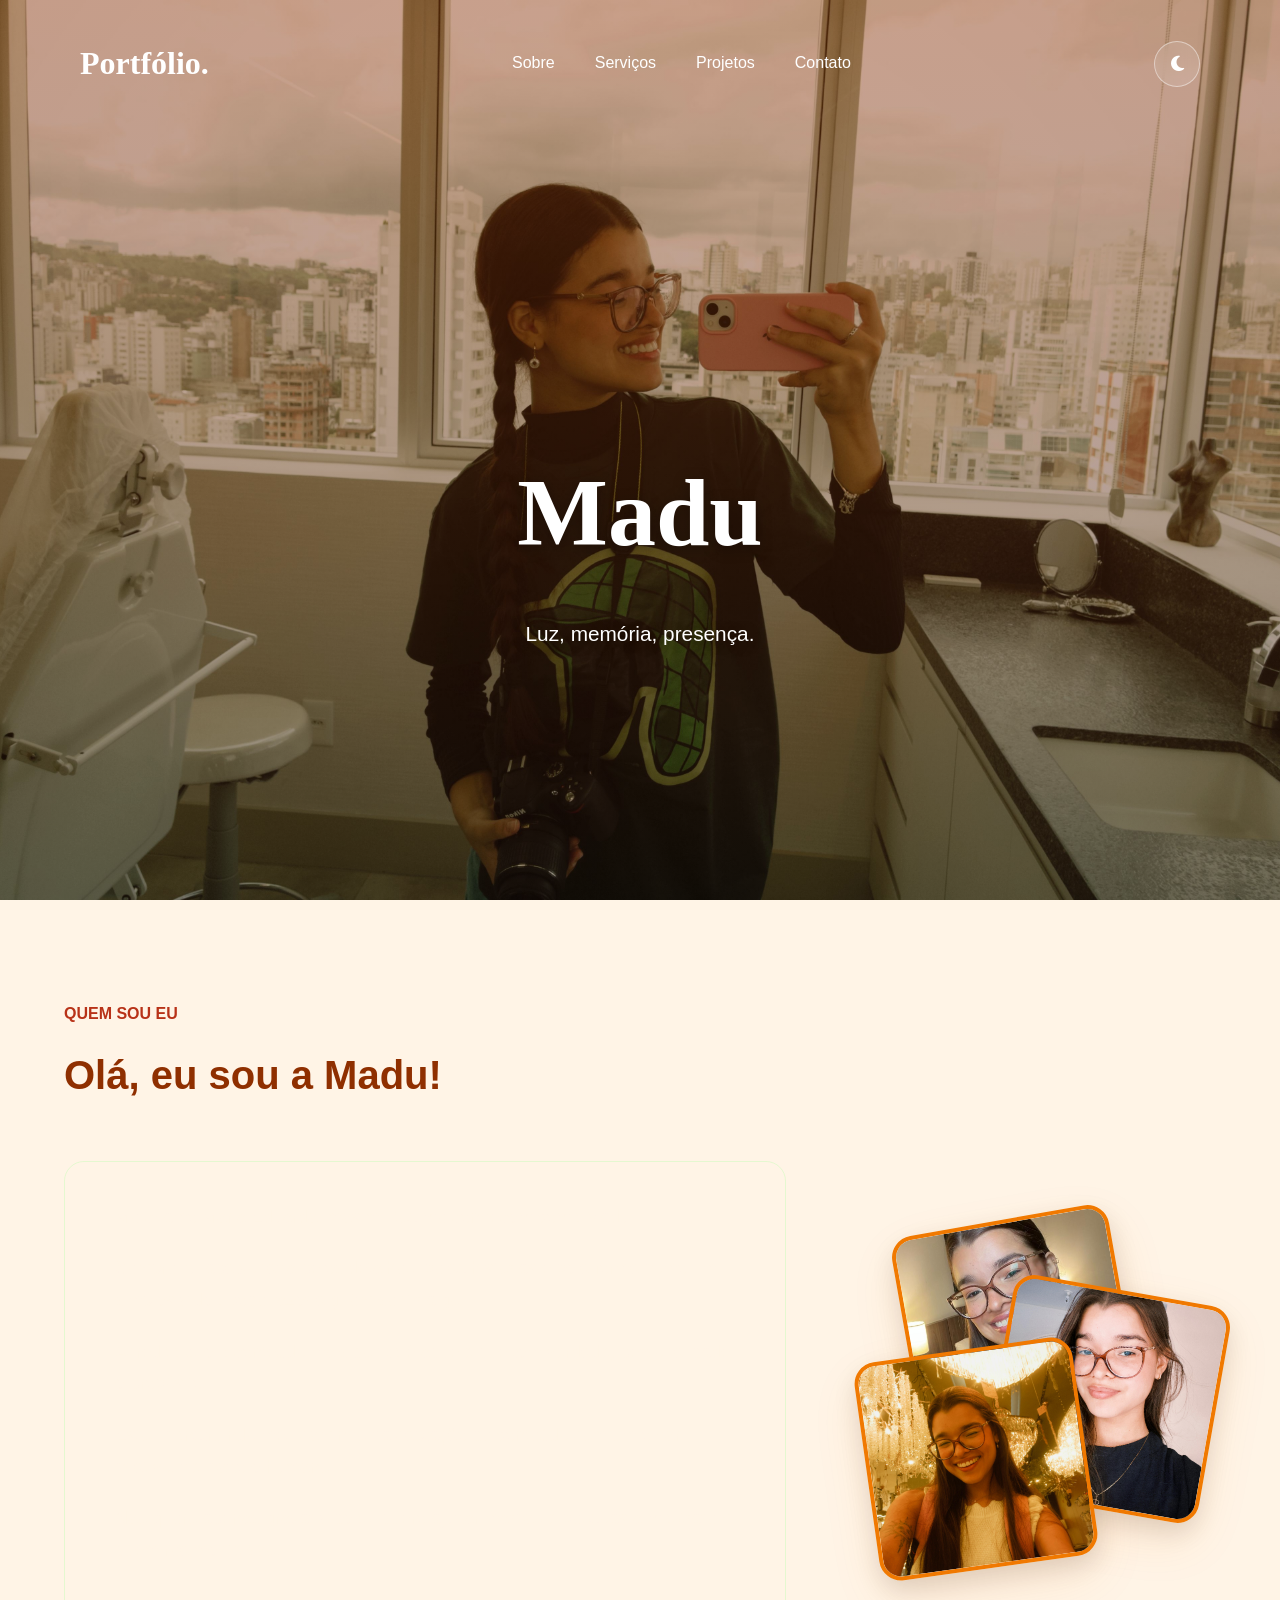
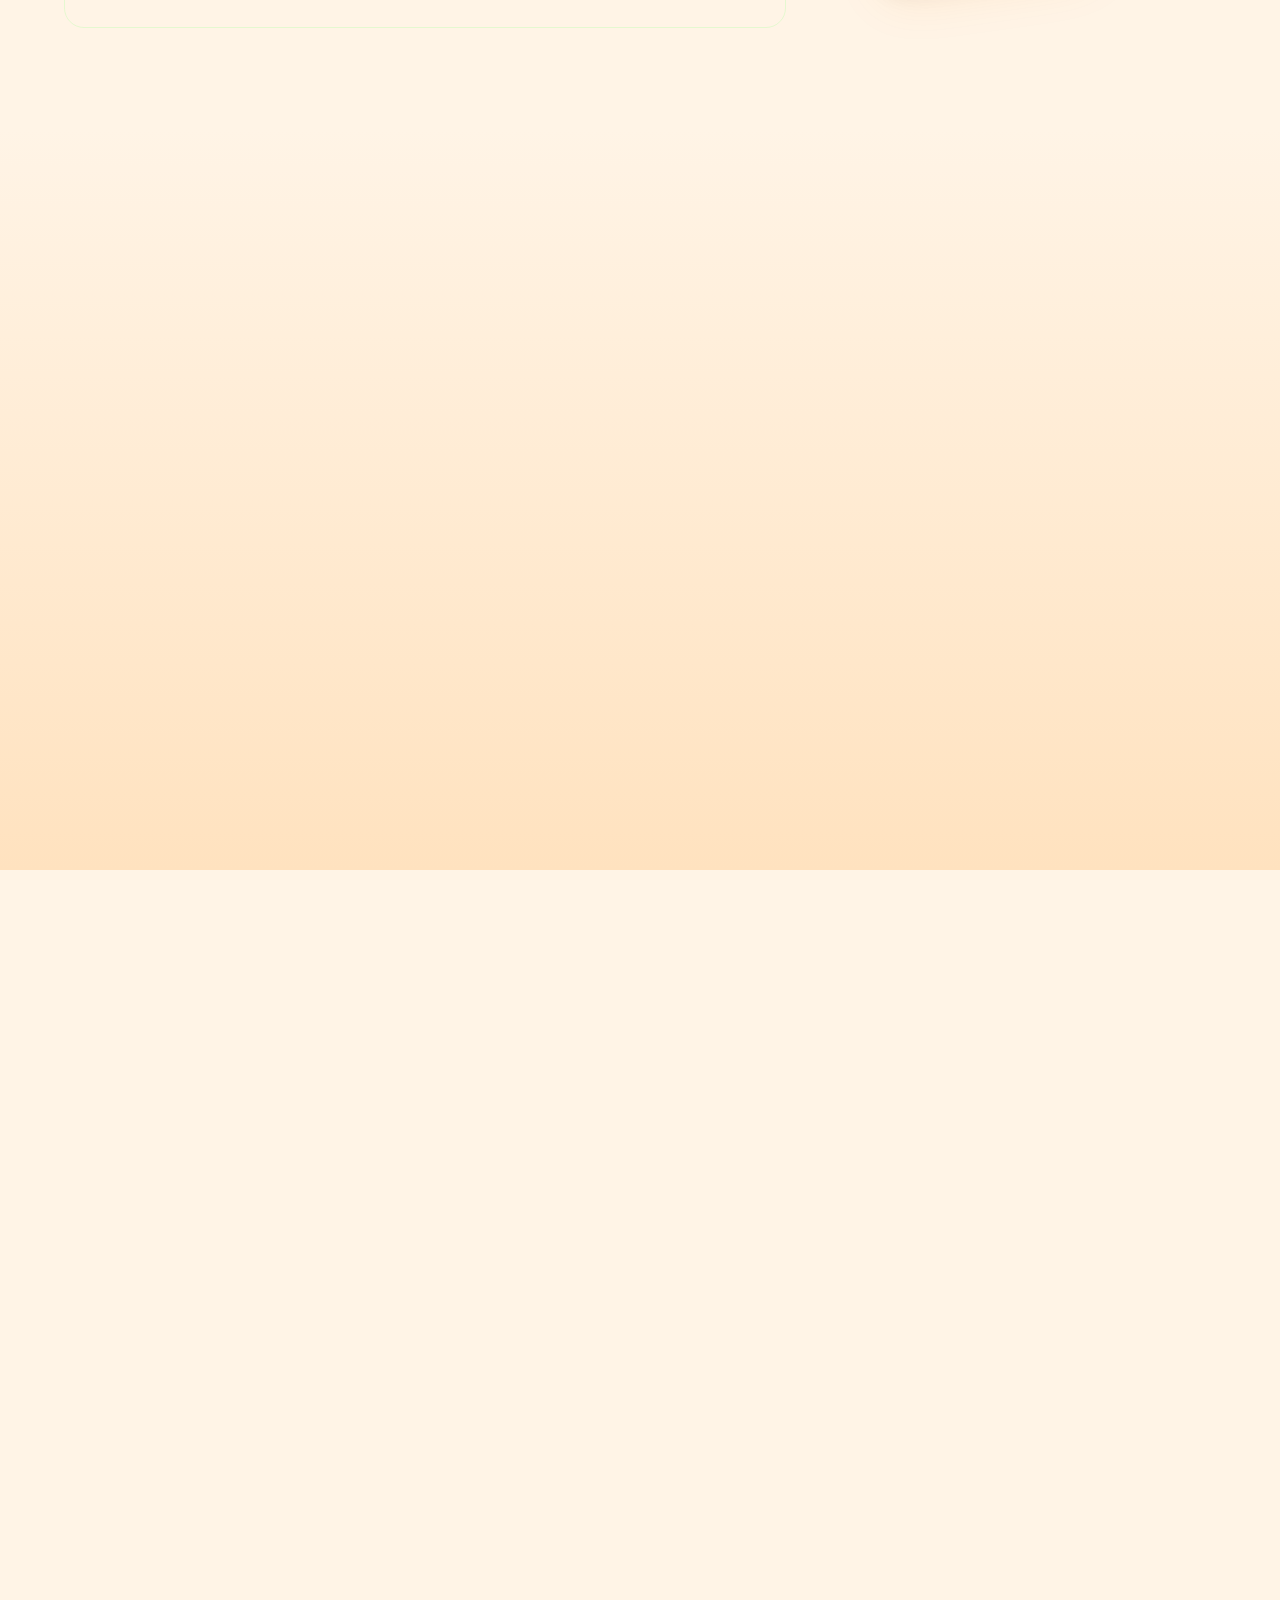
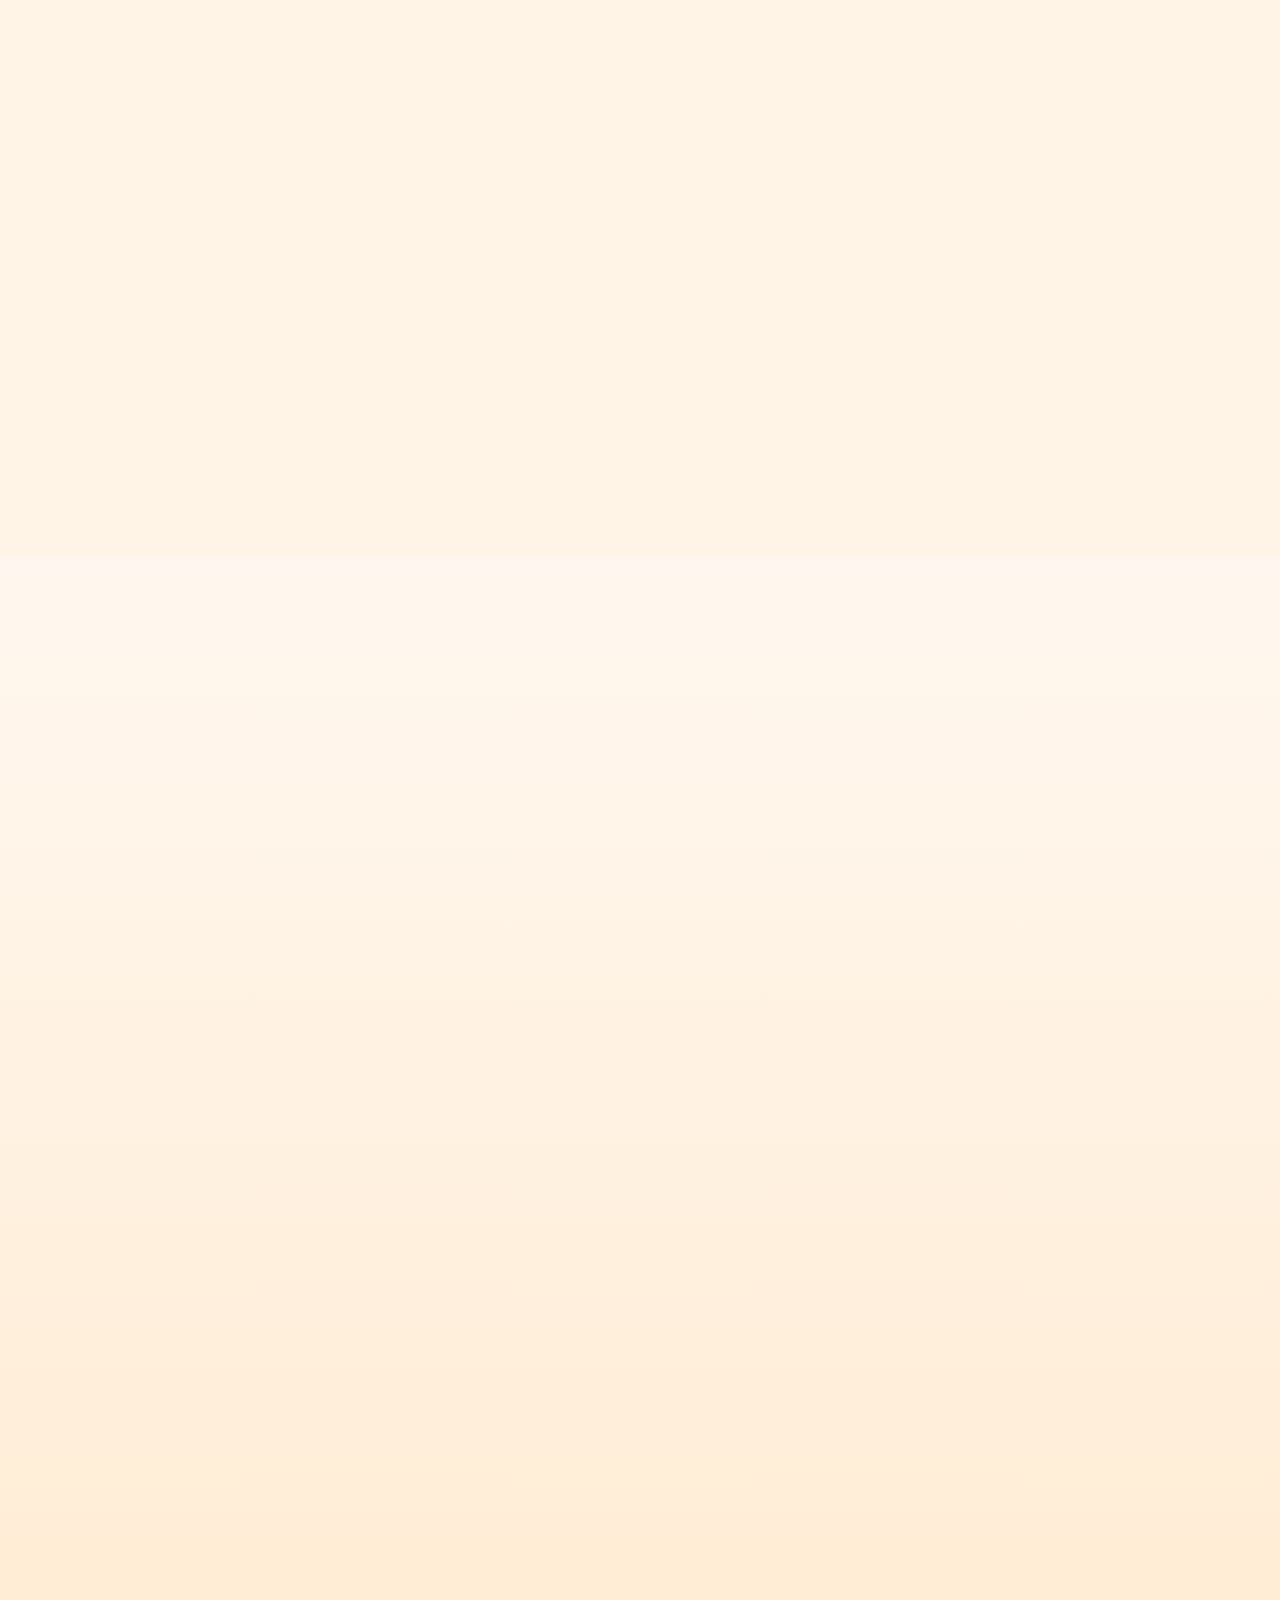
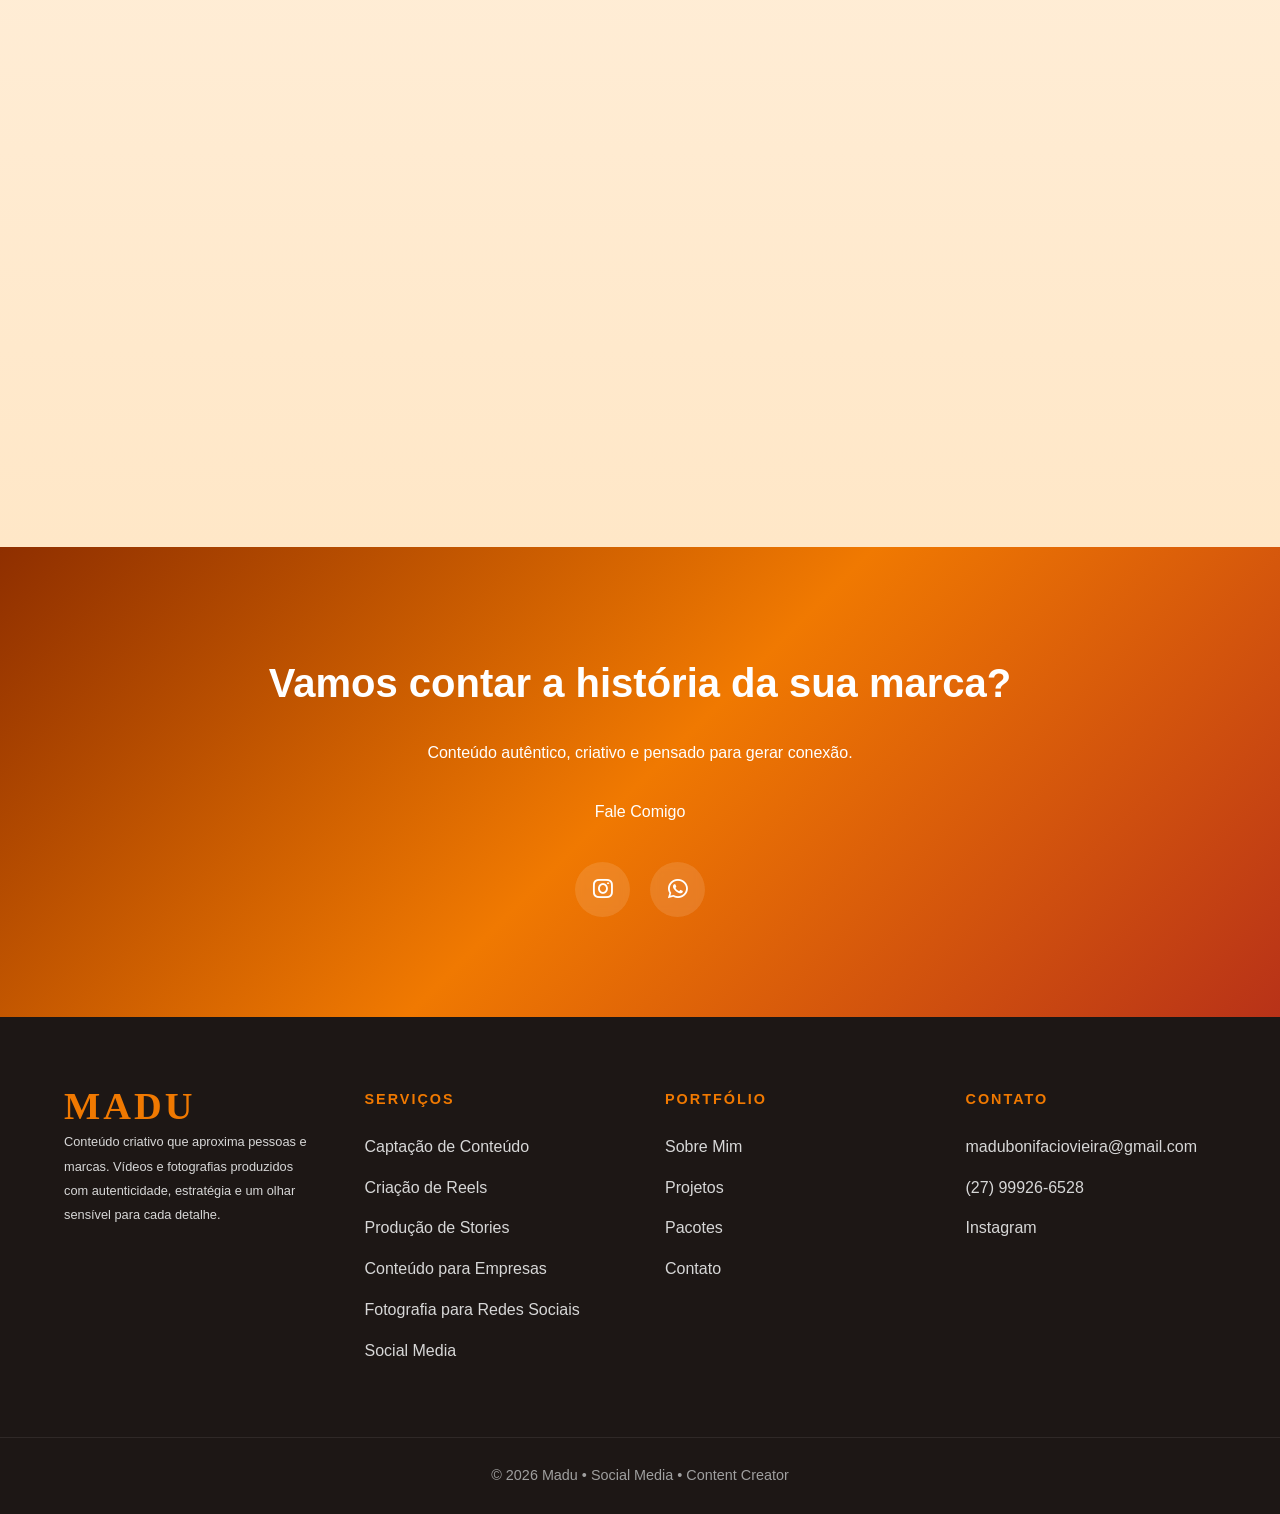
==== commit 562b8814: "Alterando preços" ====
--- a/index.html
+++ b/index.html
@@ -18,31 +18,27 @@
 
 <body>
 
-<header class="navbar">
-
-    <a href="#" class="logo">Portfólio<span>.</span></a>
-
-    <nav id="menu">
-        <a href="#sobre">Sobre</a>
-        <a href="#servicos">Serviços</a>
-        <a href="#portfolio">Projetos</a>
-        <a href="#contato">Contato</a>
-    </nav>
-
-    <!-- Botao que alterna entre tema claro e tema escuro -->
-    <button class="theme-toggle" id="theme-toggle" type="button" aria-label="Alternar tema escuro">
-        <i class="fas fa-moon"></i>
-    </button>
-
-<!--    
-    <div class="menu-toggle" id="menu-toggle">
-        ☰
-    </div>
--->
-    <div class="menu-toggle" id="menu-toggle">
-        <i class="fas fa-bars"></i>
-    </div>
-</header>
+    <header class="navbar">
+
+        <a href="#" class="logo">Portfólio<span>.</span></a>
+
+        <nav id="menu">
+            <a href="#sobre">Sobre</a>
+            <a href="#servicos">Serviços</a>
+            <a href="#portfolio">Projetos</a>
+            <a href="#contato">Contato</a>
+        </nav>
+
+        <!-- Botao que alterna entre tema claro e tema escuro -->
+        <button class="theme-toggle" id="theme-toggle" type="button" aria-label="Alternar tema escuro">
+            <i class="fas fa-moon"></i>
+        </button>
+
+
+        <div class="menu-toggle" id="menu-toggle">
+            <i class="fas fa-bars"></i>
+        </div>
+    </header>
 
 
 
@@ -50,40 +46,17 @@
     <!-- HERO -->
     <section class="hero">
 
-    <img src="img/principal.jpeg" alt="Madu" class="hero-image">
-
-    <div class="hero-overlay"></div>
-
-    <div class="hero-content">
-        <h1>Madu</h1>
-        <p class="subtitle">Luz, memória, presença.</p>
-      <!--  <a href="#" class="btn">Entrar em contato</a>-->
-    </div>
-
-</section>
-
-
-
-
-<!--    <section class="hero">
-        <div class="container">
-
-            <div class="hero-content">
-                <span class="tag">PORTFÓLIO</span>
-
-                <h1>Madu</h1>
-
-                <p class="subtitle">
-                    Luz, memória, presença.
-                </p>
-
-                <a href="#contato" class="btn">
-                    Entrar em contato
-                </a>
-            </div>
-
+        <img src="img/principal.jpeg" alt="Madu" class="hero-image">
+
+        <div class="hero-overlay"></div>
+
+        <div class="hero-content">
+            <h1>Madu</h1>
+            <p class="subtitle">Luz, memória, presença.</p>
         </div>
-    </section>-->
+
+    </section>
+
 
     <!-- SOBRE -->
     <section id="sobre" class="sobre">
@@ -122,17 +95,17 @@
 
                 </div>
 
-    <div class="sobre-images reveal">
-
-        <img src="img/sobre4.jpeg" alt="">
-        <img src="img/sobre5.jpeg" alt="">
-        <img src="img/sobre2.jpeg" alt="">
-
-    </div>
-
-</div>
+            <div class="sobre-images reveal">
+
+                <img src="img/sobre4.jpeg" alt="">
+                <img src="img/sobre5.jpeg" alt="">
+                <img src="img/sobre2.jpeg" alt="">
+
+            </div>
 
         </div>
+
+
     </section>
 
     <!-- SERVIÇOS -->
@@ -183,675 +156,662 @@
     </section>
 
     <!-- PORTFÓLIO -->
-   <section id="portfolio" class="portfolio">
-
-    <div class="container">
-
-        <div class="titulo centro reveal">
-            <span>Trabalhos</span>
-            <h2>Captações Realizadas</h2>
+    <section id="portfolio" class="portfolio">
+        <div class="container">
+
+            <div class="titulo centro reveal">
+                <span>Trabalhos</span>
+                <h2>Captações Realizadas</h2>
+            </div>
+
+            <div class="swiper meuPortfolio reveal">
+
+                <div class="swiper-wrapper">
+
+                    <div class="swiper-slide">
+                        <img src="img/trab1.jpeg" alt="">
+                    </div>
+
+                    <div class="swiper-slide">
+                        <img src="img/trab2.jpeg" alt="">
+                    </div>
+    
+                    <div class="swiper-slide">
+                        <img src="img/trab4.jpeg" alt="">
+                    </div>
+
+                    <div class="swiper-slide">
+                        <img src="img/trab5.jpeg" alt="">
+                    </div>
+
+                    <div class="swiper-slide">
+                        <img src="img/trab6.jpeg" alt="">
+                    </div>
+
+                    <div class="swiper-slide video-slide">
+
+                        <video
+                            class="portfolio-video"
+                            autoplay
+                            muted
+                            loop
+                            playsinline
+                            preload="metadata"
+                            >
+                            <source src="img/video2.mp4" type="video/mp4">
+                        </video>
+
+                        <video
+                            class="portfolio-video"
+                            autoplay
+                            muted
+                            loop
+                            playsinline
+                            preload="metadata"
+                            >
+                            <source src="img/video2.mp4" type="video/mp4">
+                        </video>
+
+                    </div>
+
+                    <div class="swiper-slide video-slide">
+
+                        <video
+                            class="portfolio-video"
+                            autoplay
+                            muted
+                            loop
+                            playsinline
+                            preload="metadata"
+                            >
+                            <source src="img/video.mp4" type="video/mp4">
+                        </video>
+
+                    </div>
+
+                </div>
+
+                <div class="swiper-button-next"></div>
+                <div class="swiper-button-prev"></div>
+
+            </div>
+
         </div>
 
-        <div class="swiper meuPortfolio reveal">
-
-            <div class="swiper-wrapper">
-
-            <!--    <div class="swiper-slide">
-                    <img src="img/trab.jpeg" alt="">
+    </section>
+
+
+    <!-- PACOTES -->
+    <section id="pacotes" class="pacotes">
+
+        <div class="container">
+
+            <div class="titulo centro reveal">
+                <span>Pacotes</span>
+                <h2>Escolha o plano ideal</h2>
+            </div>
+
+            <div class="pricing-grid">
+
+                <!-- START -->
+                <div class="pricing-card reveal">
+
+                    <h3>START</h3>
+
+                    <div class="price">
+                        R$ 290
+                    </div>
+
+                    <ul>
+
+                        <li><i class="fa-solid fa-camera"></i> 1 hora de captação</li>
+
+                        <li><i class="fa-solid fa-image"></i> 15 fotos tratadas</li>
+
+                        <li><i class="fa-solid fa-video"></i> 2 vídeos curtos</li>
+
+                        <li><i class="fa-solid fa-cloud-arrow-down"></i> Entrega online</li>
+
+                    </ul>
+
+                    <a
+                        class="btn"
+                        target="_blank"
+                        href="https://wa.me/5527999266528?text=Olá%20Madu!%20Tenho%20interesse%20no%20pacote%20START.">
+                        Contratar
+                    </a>
+
                 </div>
-                -->
-                <div class="swiper-slide">
-                    <img src="img/trab1.jpeg" alt="">
+
+                <!-- ESSENCIAL -->
+
+                <div class="pricing-card destaque reveal">
+
+                    <span class="badge">
+                        Mais contratado
+                    </span>
+
+                    <h3>ESSENCIAL</h3>
+
+                    <div class="price">
+                        R$ 590
+                    </div>
+
+                    <ul>
+
+                        <li><i class="fa-solid fa-camera"></i> 2 horas</li>
+
+                        <li><i class="fa-solid fa-image"></i> 40 fotos tratadas</li>
+
+                        <li><i class="fa-solid fa-video"></i> 5 vídeos</li>
+
+                        <li><i class="fa-solid fa-clapperboard"></i> 1 Reel</li>
+
+                        <li><i class="fa-solid fa-cloud-arrow-down"></i> Entrega online</li>
+
+                    </ul>
+
+                    <a
+                        class="btn"
+                        target="_blank"
+                        href="https://wa.me/5527999266528?text=Olá%20Madu!%20Tenho%20interesse%20no%20pacote%20ESSENCIAL.">
+
+                        Contratar
+
+                    </a>
+
                 </div>
 
-                <div class="swiper-slide">
-                    <img src="img/trab2.jpeg" alt="">
+                <!-- PREMIUM -->
+
+                <div class="pricing-card reveal">
+
+                    <h3>PREMIUM</h3>
+
+                    <div class="price">
+                        R$ 990
+                    </div>
+
+                    <ul>
+
+                        <li><i class="fa-solid fa-camera"></i> 4 horas</li>
+
+                        <li><i class="fa-solid fa-image"></i> 60 fotos tratadas</li>
+
+                        <li><i class="fa-solid fa-video"></i> 10 vídeos</li>
+
+                        <li><i class="fa-solid fa-clapperboard"></i> 3 Reels</li>
+
+                        <li><i class="fa-solid fa-cloud-arrow-down"></i> Entrega online</li>
+
+                    </ul>
+
+                    <a
+                        class="btn"
+                        target="_blank"
+                        href="https://wa.me/5527999266528?text=Olá%20Madu!%20Tenho%20interesse%20no%20pacote%20PREMIUM.">
+
+                        Contratar
+
+                    </a>
+
                 </div>
-            <!--
-                <div class="swiper-slide">
-                    <img src="img/trab3.jpeg" alt="">
-                </div>-->
-            
-                <div class="swiper-slide">
-                    <img src="img/trab4.jpeg" alt="">
-                </div>
-
-                <div class="swiper-slide">
-                    <img src="img/trab5.jpeg" alt="">
-                </div>
-
-                <div class="swiper-slide">
-                    <img src="img/trab6.jpeg" alt="">
-                </div>
-
-                <div class="swiper-slide video-slide">
-
-                <video
-                    class="portfolio-video"
-                    autoplay
-                    muted
-                    loop
-                    playsinline
-                    preload="metadata"
-                    >
-                    <source src="img/video.mp4" type="video/mp4">
-                </video>
-
-                <video
-                    class="portfolio-video"
-                    autoplay
-                    muted
-                    loop
-                    playsinline
-                    preload="metadata"
-                    >
-                    <source src="img/video2.mp4" type="video/mp4">
-                </video>
-
-                </div>
-
-            </div>
-
-            <div class="swiper-button-next"></div>
-            <div class="swiper-button-prev"></div>
-
-        </div>
-
-    </div>
-
-</section>
-
-
-<!-- PACOTES -->
-<section id="pacotes" class="pacotes">
-
-    <div class="container">
-
-        <div class="titulo centro reveal">
-            <span>Pacotes</span>
-            <h2>Escolha o plano ideal</h2>
-        </div>
-
-        <div class="pricing-grid">
-
-            <!-- START -->
-            <div class="pricing-card reveal">
-
-                <h3>START</h3>
-
-                <div class="price">
-                    R$ 290
-                </div>
-
-                <ul>
-
-                    <li><i class="fa-solid fa-camera"></i> 1 hora de captação</li>
-
-                    <li><i class="fa-solid fa-image"></i> 15 fotos tratadas</li>
-
-                    <li><i class="fa-solid fa-video"></i> 2 vídeos curtos</li>
-
-                    <li><i class="fa-solid fa-cloud-arrow-down"></i> Entrega online</li>
-
-                </ul>
+
+            </div>
+
+            <!-- COMPARATIVO -->
+
+            <div class="comparativo reveal">
+
+                <table>
+
+                    <thead>
+
+                        <tr>
+
+                            <th></th>
+                            <th>START</th>
+                            <th>ESSENCIAL</th>
+                            <th>PREMIUM</th>
+
+                        </tr>
+
+                    </thead>
+
+                    <tbody>
+
+                        <tr>
+                            <td>Fotos</td>
+                            <td>15</td>
+                            <td>40</td>
+                            <td>60</td>
+                        </tr>
+
+                        <tr>
+                            <td>Vídeos</td>
+                            <td>2</td>
+                            <td>5</td>
+                            <td>10</td>
+                        </tr>
+
+                        <tr>
+                            <td>Reels</td>
+                            <td>-</td>
+                            <td>1</td>
+                            <td>3</td>
+                        </tr>
+
+                        <tr>
+                            <td>Captação</td>
+                            <td>1h</td>
+                            <td>2h</td>
+                            <td>4h</td>
+                        </tr>
+
+                    </tbody>
+
+                </table>
+
+            </div>
+
+            <div class="orcamento-personalizado reveal">
+
+                <h3>Precisa de algo personalizado?</h3>
+
+                <p>
+                    Monto um pacote exclusivo para empresas, eventos e projetos especiais.
+                </p>
 
                 <a
                     class="btn"
                     target="_blank"
-                    href="https://wa.me/5527999266528?text=Olá%20Madu!%20Tenho%20interesse%20no%20pacote%20START.">
-                    Contratar
+                    href="https://wa.me/5527999266528?text=Olá%20Madu!%20Gostaria%20de%20um%20orçamento%20personalizado.">
+
+                    Solicitar orçamento personalizado
+
                 </a>
 
             </div>
 
-            <!-- ESSENCIAL -->
-
-            <div class="pricing-card destaque reveal">
-
-                <span class="badge">
-                    Mais contratado
-                </span>
-
-                <h3>ESSENCIAL</h3>
-
-                <div class="price">
-                    R$ 590
-                </div>
+        </div>
+
+    </section>
+
+
+    <!-- CTA -->
+    <section id="contato" class="contato reveal">
+
+        <div class="container">
+
+            <h2>Vamos contar a história da sua marca?</h2>
+
+            <p>
+                Conteúdo autêntico, criativo e pensado para gerar conexão.
+            </p>
+
+            <p>
+                Fale Comigo
+            </p>
+
+            <div class="social-contato reveal">
+
+                <a href="https://www.instagram.com/madubonifacio?igsh=cTV4bXJwZTcwM2Vr" target="_blank">
+                    <i class="fab fa-instagram"></i>
+                </a>
+
+                <a href="https://wa.me/5527999266528?text=Olá,%20Madu!%0AGostaria%20de%20receber%20mais%20informações%20sobre%20seus%20serviços%20de%20captação%20de%20conteúdo." target="_blank">
+                    <i class="fab fa-whatsapp"></i>
+                </a>
+
+            </div>
+
+        </div>
+
+    </section>
+
+ 
+    <footer class="footer">
+
+        <div class="container footer-grid">
+
+            <!-- Descrição -->
+            <div class="footer-desc">
+
+                <h1>Madu</h1>
+
+                <p>
+                    Conteúdo criativo que aproxima pessoas e marcas.
+                    Vídeos e fotografias produzidos com autenticidade,
+                    estratégia e um olhar sensível para cada detalhe.
+                </p>
+
+            </div>
+
+            <!-- Serviços -->
+            <div class="footer-col">
+
+                <h3>Serviços</h3>
 
                 <ul>
 
-                    <li><i class="fa-solid fa-camera"></i> 2 horas</li>
-
-                    <li><i class="fa-solid fa-image"></i> 40 fotos</li>
-
-                    <li><i class="fa-solid fa-video"></i> 5 vídeos</li>
-
-                    <li><i class="fa-solid fa-clapperboard"></i> 1 Reel</li>
-
-                    <li><i class="fa-solid fa-lightbulb"></i> Direcionamento</li>
+                    <li><a href="#servicos">Captação de Conteúdo</a></li>
+                    <li><a href="#servicos">Criação de Reels</a></li>
+                    <li><a href="#servicos">Produção de Stories</a></li>
+                    <li><a href="#servicos">Conteúdo para Empresas</a></li>
+                    <li><a href="#servicos">Fotografia para Redes Sociais</a></li>
+                    <li><a href="#servicos">Social Media</a></li>
 
                 </ul>
 
-                <a
-                    class="btn"
-                    target="_blank"
-                    href="https://wa.me/5527999266528?text=Olá%20Madu!%20Tenho%20interesse%20no%20pacote%20ESSENCIAL.">
-
-                    Contratar
-
-                </a>
-
-            </div>
-
-            <!-- PREMIUM -->
-
-            <div class="pricing-card reveal">
-
-                <h3>PREMIUM</h3>
-
-                <div class="price">
-                    R$ 990
-                </div>
+            </div>
+
+            <!-- Empresa -->
+            <div class="footer-col">
+
+                <h3>Portfólio</h3>
 
                 <ul>
 
-                    <li><i class="fa-solid fa-camera"></i> 4 horas</li>
-
-                    <li><i class="fa-solid fa-image"></i> 80+ fotos</li>
-
-                    <li><i class="fa-solid fa-video"></i> 10 vídeos</li>
-
-                    <li><i class="fa-solid fa-clapperboard"></i> 3 Reels</li>
-
-                    <li><i class="fa-solid fa-star"></i> Prioridade na edição</li>
+                    <li><a href="#sobre">Sobre Mim</a></li>
+                    <li><a href="#portfolio">Projetos</a></li>
+                    <li><a href="#pacotes">Pacotes</a></li>
+                    <li><a href="#contato">Contato</a></li>
 
                 </ul>
 
-                <a
-                    class="btn"
-                    target="_blank"
-                    href="https://wa.me/5527999266528?text=Olá%20Madu!%20Tenho%20interesse%20no%20pacote%20PREMIUM.">
-
-                    Contratar
-
-                </a>
+            </div>
+
+            <!-- Contato -->
+            <div class="footer-col">
+
+                <h3>Contato</h3>
+
+                <ul>
+
+                    <li>
+                        <a href="mailto:madubonifaciovieira@gmail.com">
+                            madubonifaciovieira@gmail.com
+                        </a>
+                    </li>
+
+                    <li>
+                        <a href="https://wa.me/5527999266528">
+                            (27) 99926-6528
+                        </a>
+                    </li>
+
+                    <li>
+                        <a href="https://www.instagram.com/madubonifacio">
+                            Instagram
+                        </a>
+                    </li>
+
+                </ul>
 
             </div>
 
         </div>
 
-        <!-- COMPARATIVO -->
-
-        <div class="comparativo reveal">
-
-            <table>
-
-                <thead>
-
-                    <tr>
-
-                        <th></th>
-                        <th>START</th>
-                        <th>ESSENCIAL</th>
-                        <th>PREMIUM</th>
-
-                    </tr>
-
-                </thead>
-
-                <tbody>
-
-                    <tr>
-                        <td>Fotos</td>
-                        <td>15</td>
-                        <td>40</td>
-                        <td>80+</td>
-                    </tr>
-
-                    <tr>
-                        <td>Vídeos</td>
-                        <td>2</td>
-                        <td>5</td>
-                        <td>10</td>
-                    </tr>
-
-                    <tr>
-                        <td>Reels</td>
-                        <td>-</td>
-                        <td>1</td>
-                        <td>3</td>
-                    </tr>
-
-                    <tr>
-                        <td>Captação</td>
-                        <td>1h</td>
-                        <td>2h</td>
-                        <td>4h</td>
-                    </tr>
-
-                </tbody>
-
-            </table>
+        <div class="footer-copy">
+
+            © 2026 Madu • Social Media • Content Creator
 
         </div>
 
-        <div class="orcamento-personalizado reveal">
-
-            <h3>Precisa de algo personalizado?</h3>
-
-            <p>
-                Monto um pacote exclusivo para empresas, eventos e projetos especiais.
-            </p>
-
-            <a
-                class="btn"
-                target="_blank"
-                href="https://wa.me/5527999266528?text=Olá%20Madu!%20Gostaria%20de%20um%20orçamento%20personalizado.">
-
-                Solicitar orçamento personalizado
-
-            </a>
-
-        </div>
-
-    </div>
-
-</section>
-
-
-
-
-    <!-- CTA -->
- <section id="contato" class="contato reveal">
-
-    <div class="container">
-
-        <h2>Vamos contar a história da sua marca?</h2>
-
-        <p>
-            Conteúdo autêntico, criativo e pensado para gerar conexão.
-        </p>
-
-       <!-- <a href="https://wa.me/5527999266528" target="_blank" class="btn">
-            Falar comigo
-        </a>-->
-        <p>
-            Fale Comigo
-        </p>
-
-        <div class="social-contato reveal">
-
-            <a href="https://www.instagram.com/madubonifacio?igsh=cTV4bXJwZTcwM2Vr" target="_blank">
-                <i class="fab fa-instagram"></i>
-            </a>
-<!--
-            <a href="https://facebook.com/" target="_blank">
-                <i class="fab fa-facebook-f"></i>
-            </a>
-        -->
-
-            <a href="https://wa.me/5527999266528?text=Olá,%20Madu!%0AGostaria%20de%20receber%20mais%20informações%20sobre%20seus%20serviços%20de%20captação%20de%20conteúdo." target="_blank">
-                <i class="fab fa-whatsapp"></i>
-            </a>
-
-        </div>
-
-    </div>
-
-</section>
-
-    <!-- FOOTER 
-    <footer>
-
-        <p>
-            © 2026 Madu - Social Media & Content Creator
-        </p>
-
-    </footer>-->
-
-    <!-- FOOTER -->
-<footer class="footer">
-
-    <div class="container footer-grid">
-
-        <!-- Descrição -->
-        <div class="footer-desc">
-
-            <h1>Madu</h1>
-
-            <p>
-                Conteúdo criativo que aproxima pessoas e marcas.
-                Vídeos e fotografias produzidos com autenticidade,
-                estratégia e um olhar sensível para cada detalhe.
-            </p>
-
-        </div>
-
-        <!-- Serviços -->
-        <div class="footer-col">
-
-            <h3>Serviços</h3>
-
-            <ul>
-
-                <li><a href="#servicos">Captação de Conteúdo</a></li>
-                <li><a href="#servicos">Criação de Reels</a></li>
-                <li><a href="#servicos">Produção de Stories</a></li>
-                <li><a href="#servicos">Conteúdo para Empresas</a></li>
-                <li><a href="#servicos">Fotografia para Redes Sociais</a></li>
-                <li><a href="#servicos">Social Media</a></li>
-
-            </ul>
-
-        </div>
-
-        <!-- Empresa -->
-        <div class="footer-col">
-
-            <h3>Portfólio</h3>
-
-            <ul>
-
-                <li><a href="#sobre">Sobre Mim</a></li>
-                <li><a href="#portfolio">Projetos</a></li>
-                <li><a href="#pacotes">Pacotes</a></li>
-                <li><a href="#contato">Contato</a></li>
-
-            </ul>
-
-        </div>
-
-        <!-- Contato -->
-        <div class="footer-col">
-
-            <h3>Contato</h3>
-
-            <ul>
-
-                <li>
-                    <a href="mailto:madubonifaciovieira@gmail.com">
-                        madubonifaciovieira@gmail.com
-                    </a>
-                </li>
-
-                <li>
-                    <a href="https://wa.me/5527999266528">
-                        (27) 99926-6528
-                    </a>
-                </li>
-
-                <li>
-                    <a href="https://www.instagram.com/madubonifacio">
-                        Instagram
-                    </a>
-                </li>
-
-            </ul>
-
-        </div>
-
-    </div>
-
-    <div class="footer-copy">
-
-        © 2026 Madu • Social Media • Content Creator
-
-    </div>
-
-</footer>
-
-
-
-<script src="https://cdn.jsdelivr.net/npm/swiper@11/swiper-bundle.min.js"></script>
+    </footer>
+
+
+
+    <script src="https://cdn.jsdelivr.net/npm/swiper@11/swiper-bundle.min.js"></script>
 
     <script>
 
-const menuToggle = document.getElementById("menu-toggle");
-const menu = document.getElementById("menu");
-const themeToggle = document.getElementById("theme-toggle");
-const themeIcon = themeToggle.querySelector("i");
-
-// Aplica o tema escolhido no body e troca o icone do botao.
-function applyTheme(theme) {
-
-    const isDark = theme === "dark";
-
-    document.body.classList.toggle("dark-theme", isDark);
-
-    themeIcon.classList.toggle("fa-moon", !isDark);
-    themeIcon.classList.toggle("fa-sun", isDark);
-
-    themeToggle.setAttribute(
-        "aria-label",
-        isDark ? "Alternar tema claro" : "Alternar tema escuro"
-    );
-
-}
-
-// Usa o tema salvo; se ainda nao existir, inicia sempre no tema claro.
-const savedTheme = localStorage.getItem("theme");
-
-applyTheme(savedTheme || "light");
-
-// Salva a escolha para manter o mesmo tema ao recarregar a pagina.
-themeToggle.addEventListener("click", () => {
-
-    const nextTheme = document.body.classList.contains("dark-theme") ? "light" : "dark";
-
-    localStorage.setItem("theme", nextTheme);
-    applyTheme(nextTheme);
-
-});
-
-menuToggle.addEventListener("click", () => {
-
-    menu.classList.toggle("active");
-
-    const icon = menuToggle.querySelector("i");
-
-    if(menu.classList.contains("active")){
-
-        icon.classList.remove("fa-bars");
-        icon.classList.add("fa-xmark");
-
-        document.body.style.overflow="hidden";
-
-    }else{
-
-        icon.classList.remove("fa-xmark");
-        icon.classList.add("fa-bars");
-
-        document.body.style.overflow="auto";
+    const menuToggle = document.getElementById("menu-toggle");
+    const menu = document.getElementById("menu");
+    const themeToggle = document.getElementById("theme-toggle");
+    const themeIcon = themeToggle.querySelector("i");
+
+    // Aplica o tema escolhido no body e troca o icone do botao.
+    function applyTheme(theme) {
+
+        const isDark = theme === "dark";
+
+        document.body.classList.toggle("dark-theme", isDark);
+
+        themeIcon.classList.toggle("fa-moon", !isDark);
+        themeIcon.classList.toggle("fa-sun", isDark);
+
+        themeToggle.setAttribute(
+            "aria-label",
+            isDark ? "Alternar tema claro" : "Alternar tema escuro"
+        );
 
     }
 
-});
-
-document.querySelectorAll("#menu a").forEach(link=>{
-
-    link.addEventListener("click",()=>{
-
-        menu.classList.remove("active");
+    // Usa o tema salvo; se ainda nao existir, inicia sempre no tema claro.
+    const savedTheme = localStorage.getItem("theme");
+
+    applyTheme(savedTheme || "light");
+
+    // Salva a escolha para manter o mesmo tema ao recarregar a pagina.
+    themeToggle.addEventListener("click", () => {
+
+        const nextTheme = document.body.classList.contains("dark-theme") ? "light" : "dark";
+
+        localStorage.setItem("theme", nextTheme);
+        applyTheme(nextTheme);
+
+    });
+
+    menuToggle.addEventListener("click", () => {
+
+        menu.classList.toggle("active");
 
         const icon = menuToggle.querySelector("i");
 
-        icon.classList.remove("fa-xmark");
-        icon.classList.add("fa-bars");
-
-        document.body.style.overflow="auto";
+        if(menu.classList.contains("active")){
+
+            icon.classList.remove("fa-bars");
+            icon.classList.add("fa-xmark");
+
+            document.body.style.overflow="hidden";
+
+        }else{
+
+            icon.classList.remove("fa-xmark");
+            icon.classList.add("fa-bars");
+
+            document.body.style.overflow="auto";
+
+        }
 
     });
 
-});
-
-
-const reveals = document.querySelectorAll(".reveal");
-
-function revealOnScroll() {
-
-    reveals.forEach((element) => {
-
-        const windowHeight = window.innerHeight;
-        const elementTop = element.getBoundingClientRect().top;
-
-        const revealPoint = 120;
-
-        if (elementTop < windowHeight - revealPoint) {
-            element.classList.add("active");
-        } else {
-            element.classList.remove("active");
+    document.querySelectorAll("#menu a").forEach(link=>{
+
+        link.addEventListener("click",()=>{
+
+            menu.classList.remove("active");
+
+            const icon = menuToggle.querySelector("i");
+
+            icon.classList.remove("fa-xmark");
+            icon.classList.add("fa-bars");
+
+            document.body.style.overflow="auto";
+
+        });
+
+    });
+
+
+    const reveals = document.querySelectorAll(".reveal");
+
+    function revealOnScroll() {
+
+        reveals.forEach((element) => {
+
+            const windowHeight = window.innerHeight;
+            const elementTop = element.getBoundingClientRect().top;
+
+            const revealPoint = 120;
+
+            if (elementTop < windowHeight - revealPoint) {
+                element.classList.add("active");
+            } else {
+                element.classList.remove("active");
+            }
+
+        });
+    }
+
+    window.addEventListener("scroll", revealOnScroll);
+
+    revealOnScroll();
+
+    const swiper = new Swiper(".meuPortfolio", {
+
+        loop: true,
+
+        autoplay: {
+            delay: 2500,
+            disableOnInteraction: false
+        },
+
+        navigation: {
+            nextEl: ".swiper-button-next",
+            prevEl: ".swiper-button-prev"
+        },
+
+        breakpoints: {
+
+            // MOBILE
+            0: {
+
+                effect: "coverflow",
+
+                grabCursor: true,
+
+                centeredSlides: true,
+
+                slidesPerView: "auto",
+
+                coverflowEffect: {
+                    rotate: 0,
+                    stretch: 0,
+                    depth: 250,
+                    modifier: 1.5,
+                    slideShadows: false,
+                    scale: 0.85
+                }
+
+                
+            },
+            
+
+            // TABLET E DESKTOP
+            768: {
+
+                effect: "slide",
+
+                centeredSlides: false,
+
+                slidesPerView: 3,
+
+                spaceBetween: 20
+
+            }
+
         }
 
     });
-}
-
-window.addEventListener("scroll", revealOnScroll);
-
-revealOnScroll();
-
-const swiper = new Swiper(".meuPortfolio", {
-
-    loop: true,
-
-    autoplay: {
-        delay: 2500,
-        disableOnInteraction: false
-    },
-
-    navigation: {
-        nextEl: ".swiper-button-next",
-        prevEl: ".swiper-button-prev"
-    },
-
-    breakpoints: {
-
-        // MOBILE
-        0: {
-
-            effect: "coverflow",
-
-            grabCursor: true,
-
-            centeredSlides: true,
-
-            slidesPerView: "auto",
-
-            coverflowEffect: {
-                rotate: 0,
-                stretch: 0,
-                depth: 250,
-                modifier: 1.5,
-                slideShadows: false,
-                scale: 0.85
+
+    // VÍDEOS DO PORTFÓLIO
+    const videos = document.querySelectorAll(".portfolio-video");
+    const videoSlides = document.querySelectorAll(".video-slide");
+
+    // Pausa o carrossel enquanto o mouse estiver sobre qualquer video.
+    function pausePortfolioCarousel() {
+
+        swiper.autoplay.stop();
+
+    }
+
+    // Retoma o carrossel quando o mouse sair da area do video.
+    function resumePortfolioCarousel() {
+
+        swiper.autoplay.start();
+
+    }
+
+    videoSlides.forEach(slide => {
+
+        slide.addEventListener("pointerenter", (e) => {
+
+            if (e.pointerType === "mouse") {
+
+                pausePortfolioCarousel();
+
             }
 
-            
-        },
-        
-
-        // TABLET E DESKTOP
-        768: {
-
-            effect: "slide",
-
-            centeredSlides: false,
-
-            slidesPerView: 3,
-
-            spaceBetween: 20
+        });
+
+        slide.addEventListener("pointerleave", (e) => {
+
+            if (e.pointerType === "mouse") {
+
+                resumePortfolioCarousel();
+
+            }
+
+        });
+
+    });
+
+    videos.forEach(video => {
+
+        // No mobile, tocar/clicar no video pausa o carrossel.
+        video.addEventListener("click", (e) => {
+
+            e.stopPropagation();
+
+            pausePortfolioCarousel();
+
+        });
+
+        video.addEventListener("touchstart", (e) => {
+
+            e.stopPropagation();
+
+            pausePortfolioCarousel();
+
+        });
+
+    });
+
+    // No mobile, tocar/clicar fora do video retoma o carrossel.
+    document.addEventListener("click", (e) => {
+
+        if (!e.target.closest(".video-slide")) {
+
+            resumePortfolioCarousel();
 
         }
 
-    }
-
-});
-
-// VÍDEOS DO PORTFÓLIO
-const videos = document.querySelectorAll(".portfolio-video");
-const videoSlides = document.querySelectorAll(".video-slide");
-
-// Pausa o carrossel enquanto o mouse estiver sobre qualquer video.
-function pausePortfolioCarousel() {
-
-    swiper.autoplay.stop();
-
-}
-
-// Retoma o carrossel quando o mouse sair da area do video.
-function resumePortfolioCarousel() {
-
-    swiper.autoplay.start();
-
-}
-
-videoSlides.forEach(slide => {
-
-    slide.addEventListener("pointerenter", (e) => {
-
-        if (e.pointerType === "mouse") {
-
-            pausePortfolioCarousel();
+    });
+
+    document.addEventListener("touchstart", (e) => {
+
+        if (!e.target.closest(".video-slide")) {
+
+            resumePortfolioCarousel();
 
         }
 
     });
 
-    slide.addEventListener("pointerleave", (e) => {
-
-        if (e.pointerType === "mouse") {
-
-            resumePortfolioCarousel();
-
-        }
-
-    });
-
-});
-
-videos.forEach(video => {
-
-    // No mobile, tocar/clicar no video pausa o carrossel.
-    video.addEventListener("click", (e) => {
-
-        e.stopPropagation();
-
-        pausePortfolioCarousel();
-
-    });
-
-    video.addEventListener("touchstart", (e) => {
-
-        e.stopPropagation();
-
-        pausePortfolioCarousel();
-
-    });
-
-});
-
-// No mobile, tocar/clicar fora do video retoma o carrossel.
-document.addEventListener("click", (e) => {
-
-    if (!e.target.closest(".video-slide")) {
-
-        resumePortfolioCarousel();
-
-    }
-
-});
-
-document.addEventListener("touchstart", (e) => {
-
-    if (!e.target.closest(".video-slide")) {
-
-        resumePortfolioCarousel();
-
-    }
-
-});
-
-
-</script>
+
+    </script>
     
 </body>
 
